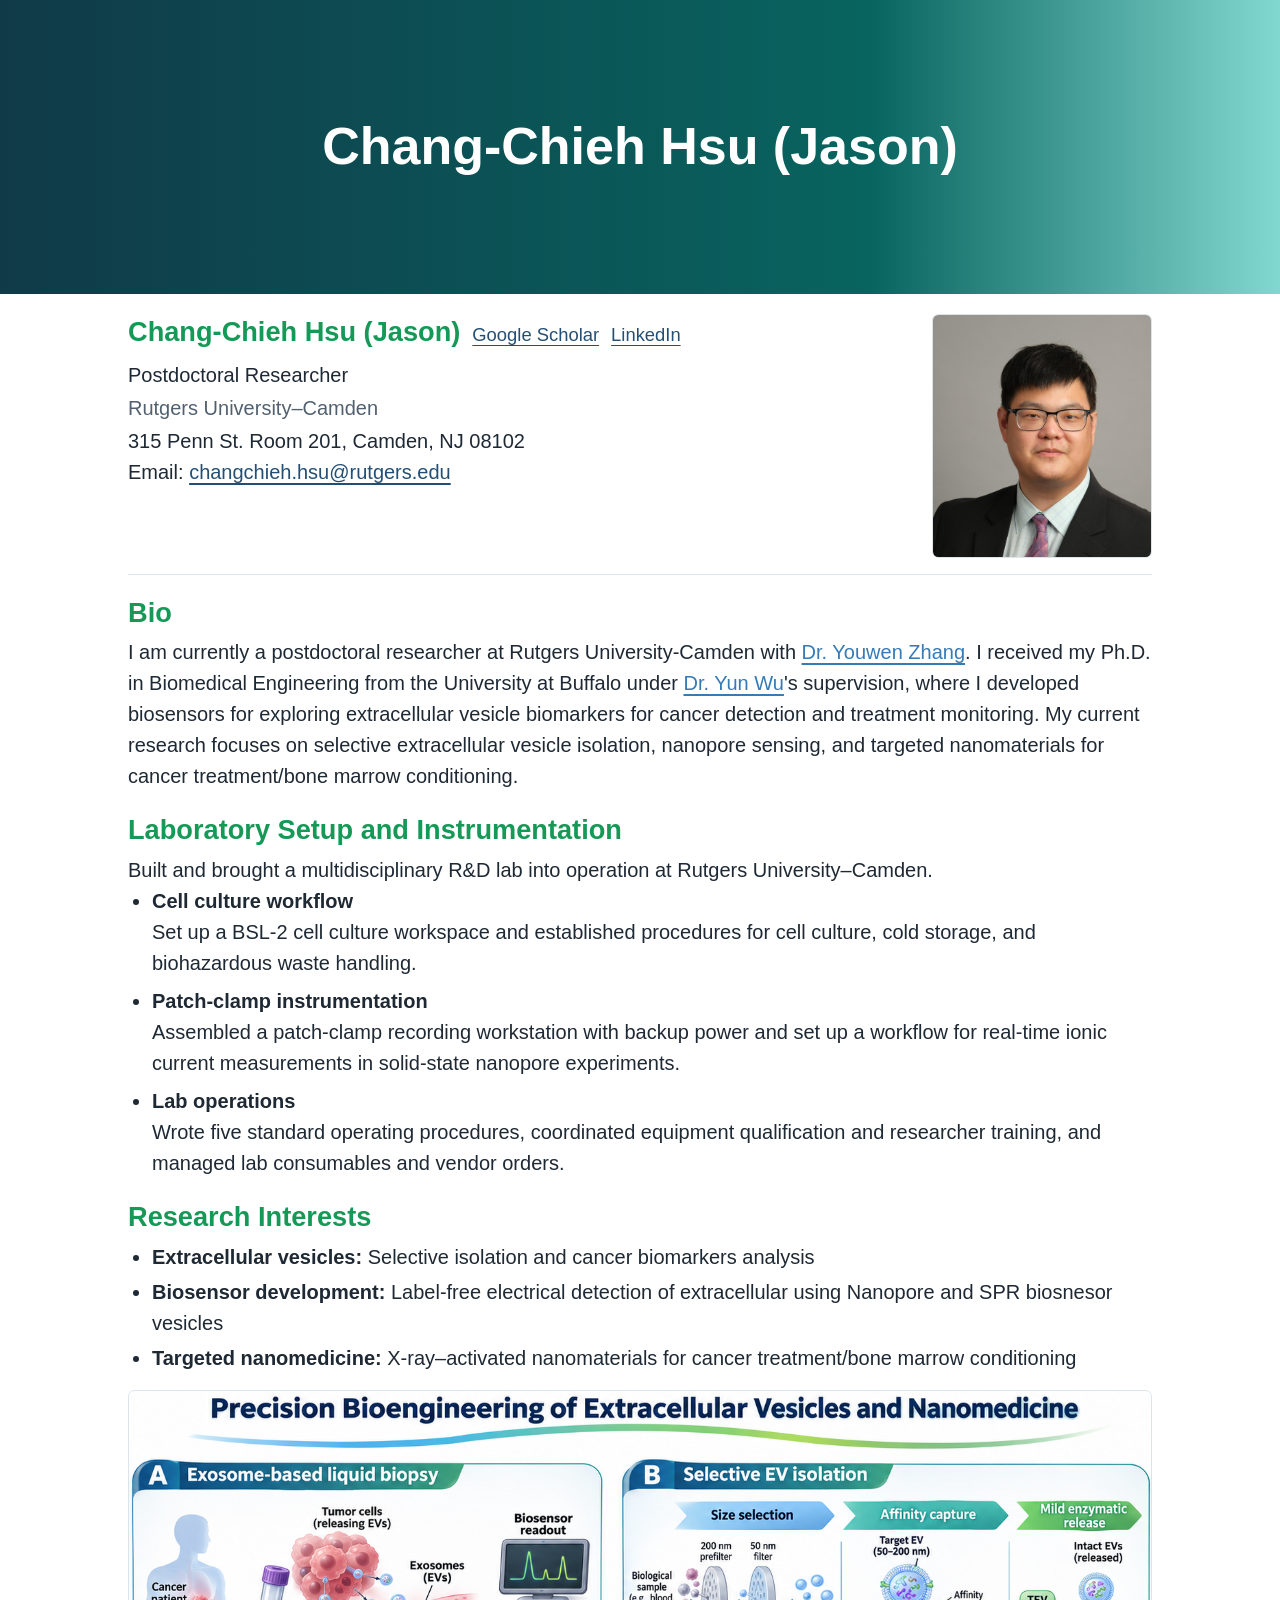
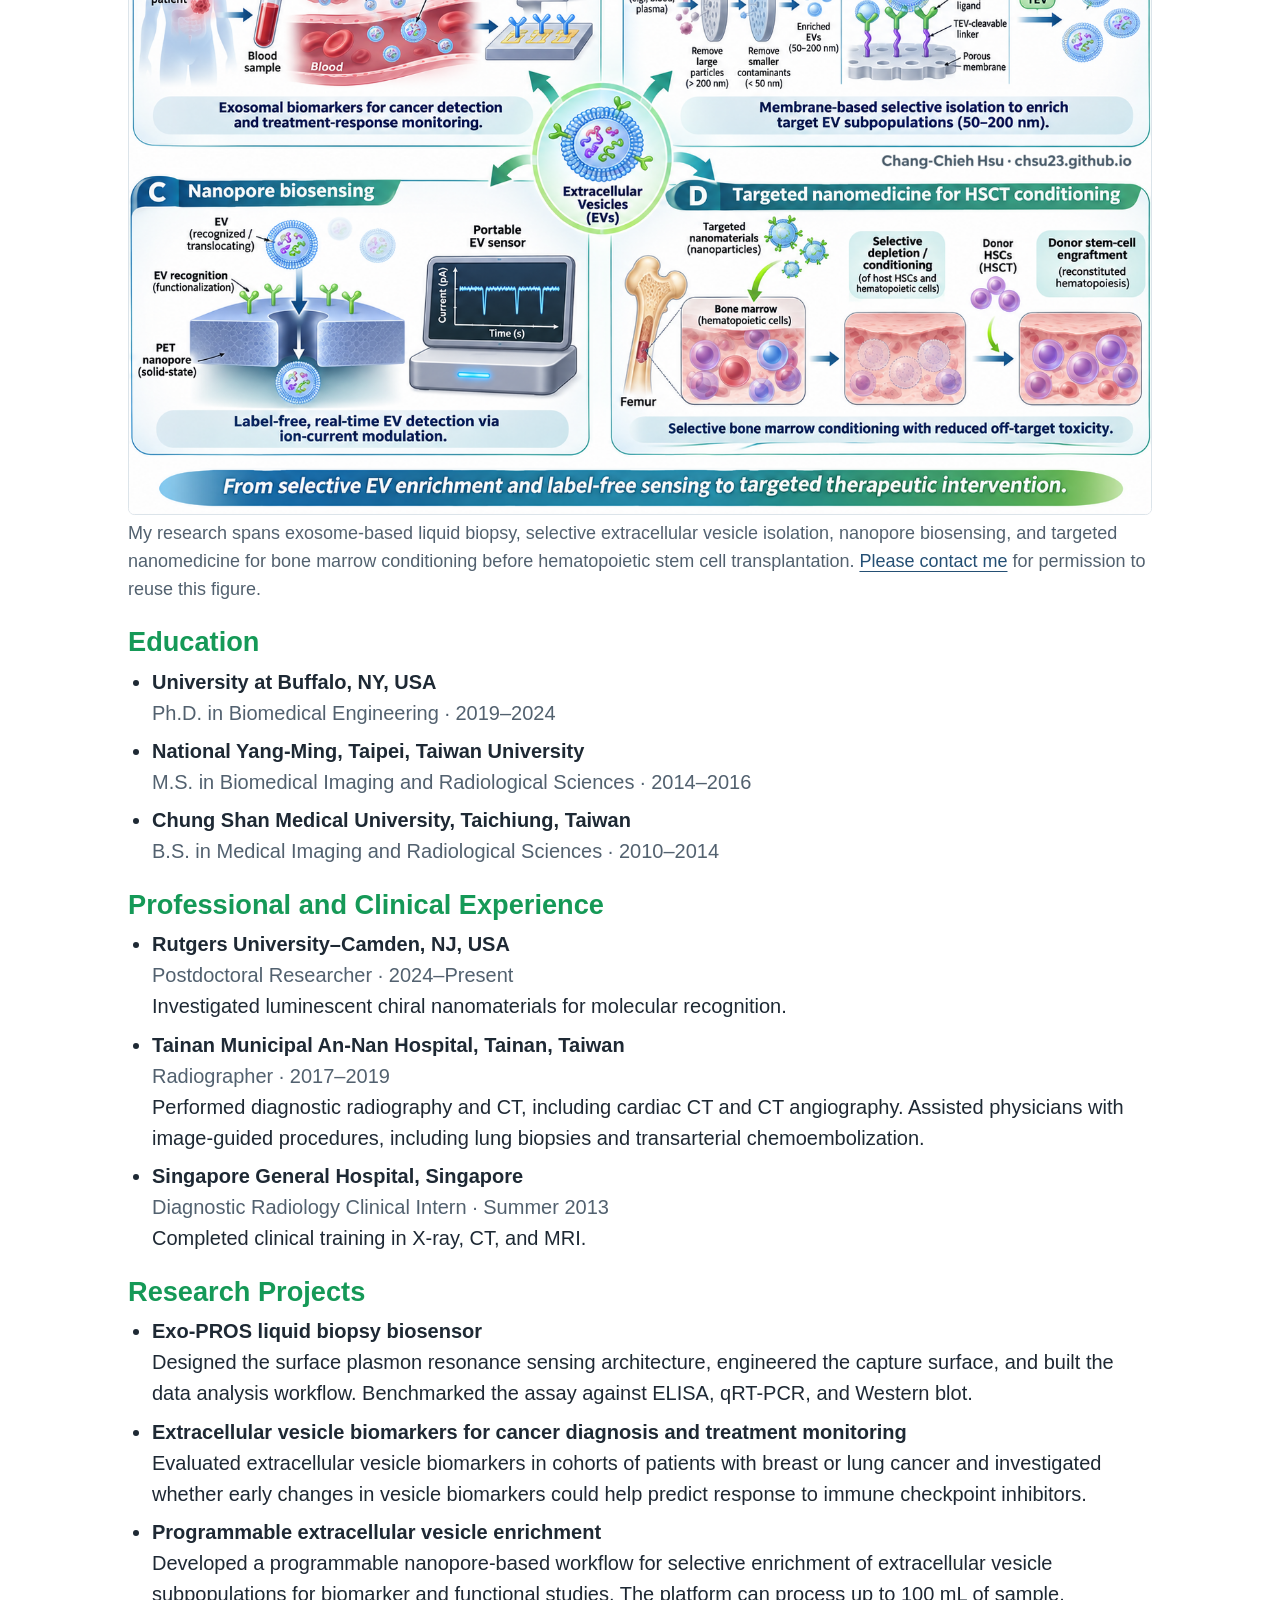
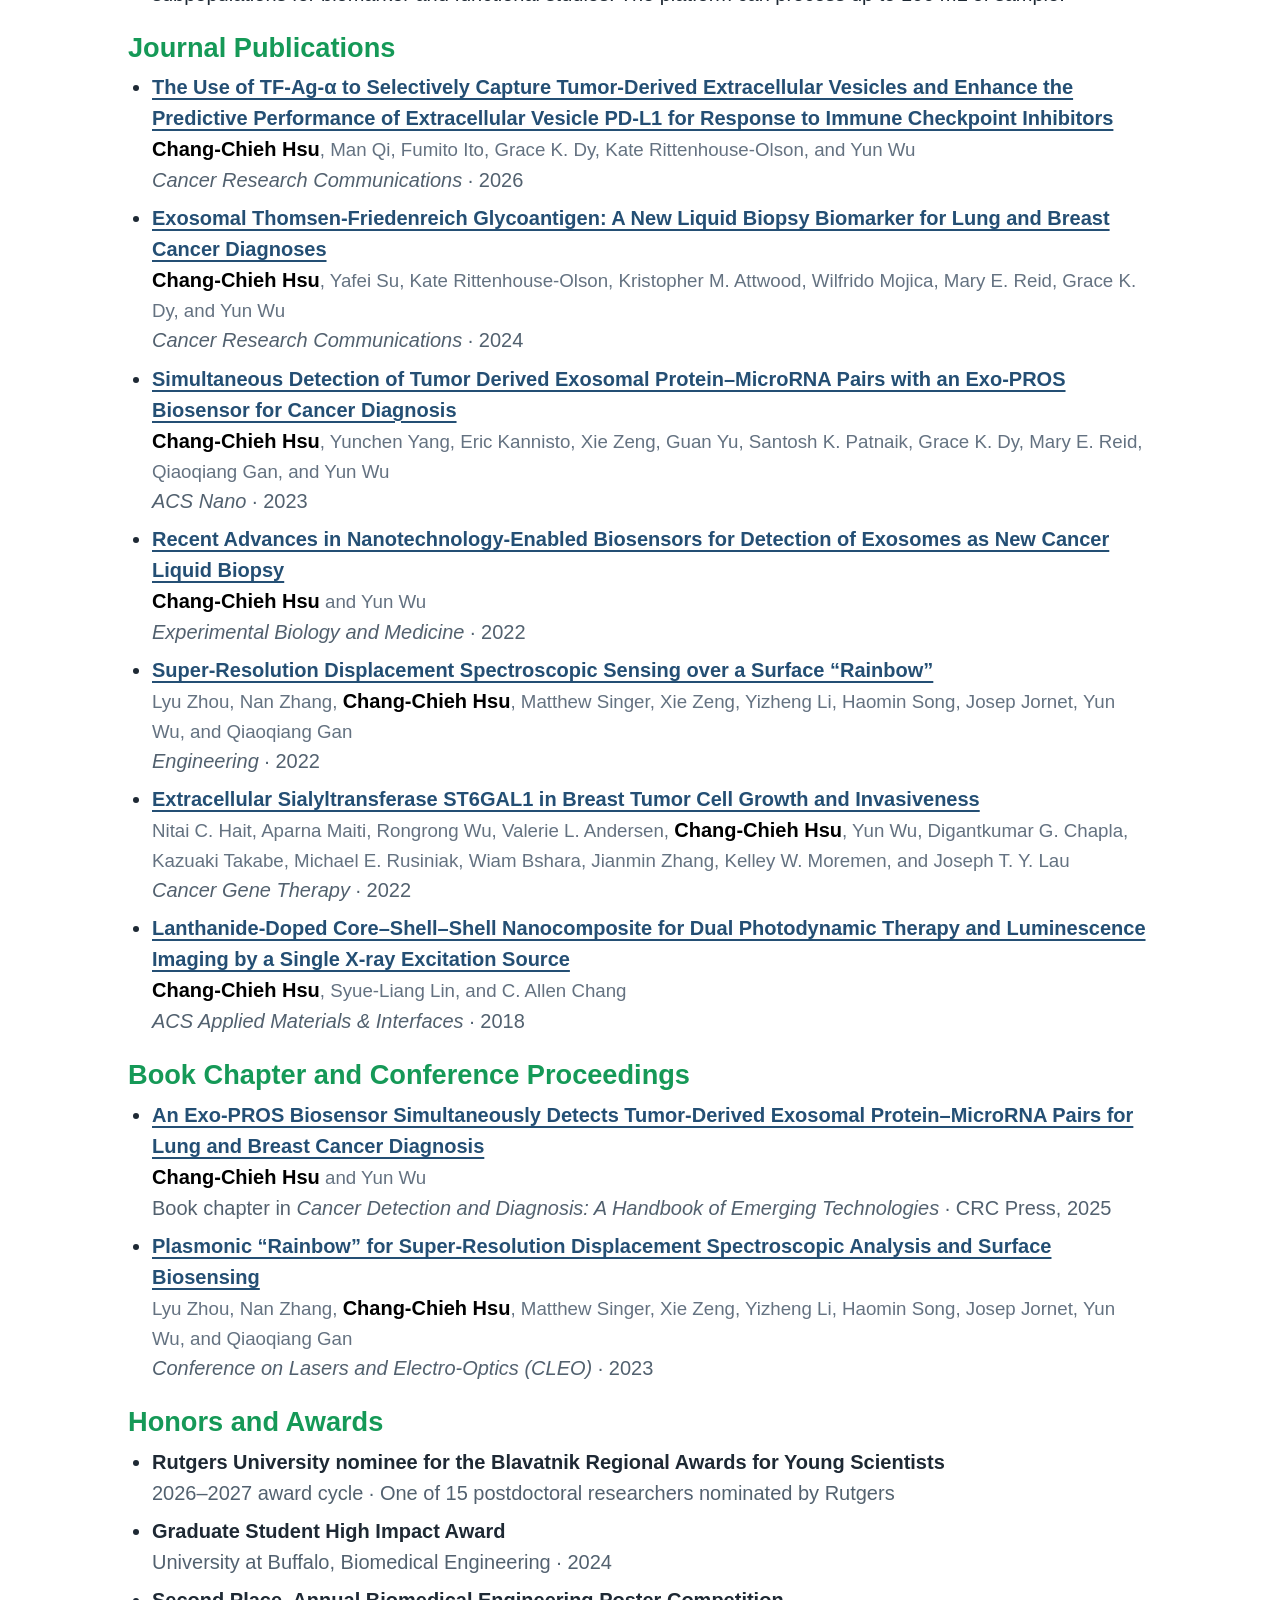
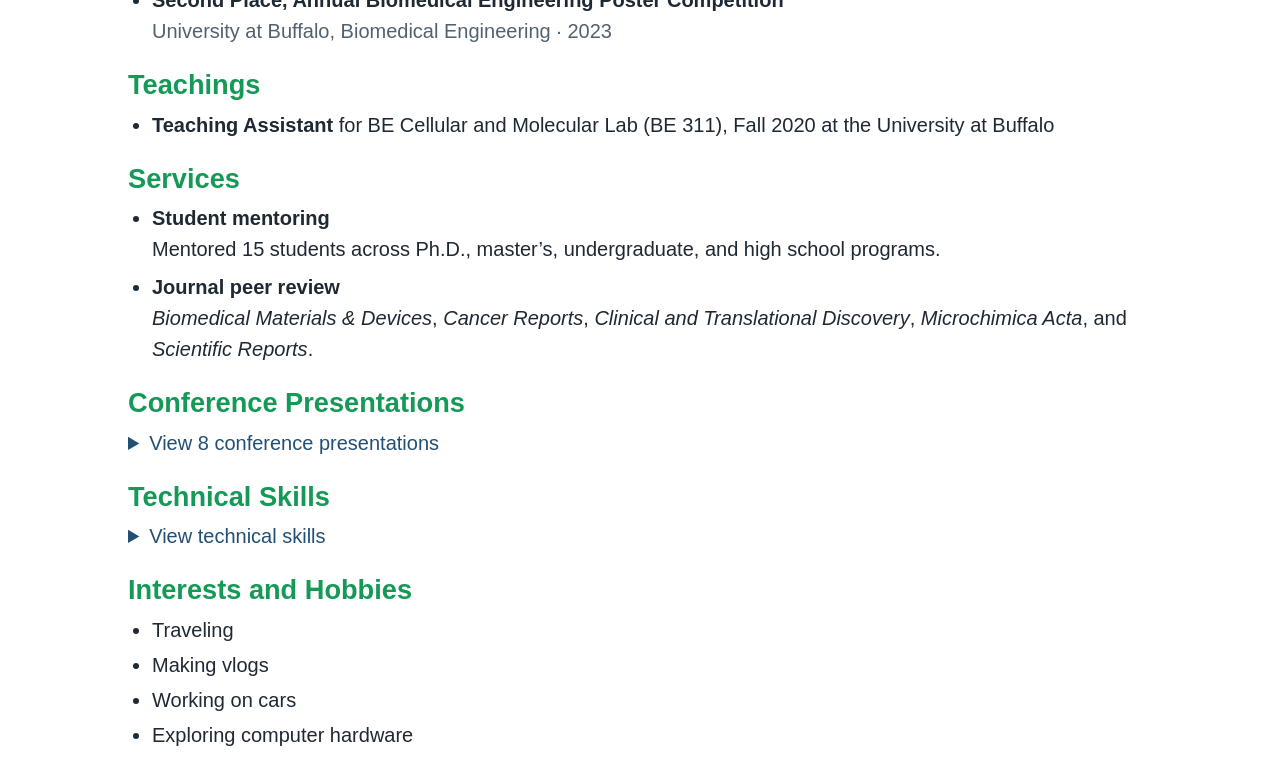
==== index.html @ 397c4681 "Update index.html" ====
<!doctype html>
<html lang="en">
<head>
  <meta charset="utf-8">
  <meta name="viewport" content="width=device-width, initial-scale=1">

  <!-- 可修改｜瀏覽器分頁標題與搜尋結果摘要 -->
  <title>Chang-Chieh Hsu (Jason)</title>
  <meta name="description" content="Chang-Chieh Hsu, postdoctoral researcher at Rutgers University–Camden. Research in extracellular vesicles, nanopore sensing, and targeted nanomedicine.">

  <style>
    :root {
      /* 可修改｜網站字體與配色。 */
      --site-font: Calibri, Carlito, "Segoe UI", Arial, sans-serif;
      --background: #ffffff;
      --text: #1e2934;
      --muted: #52616f;
      --accent: #244f74;
      --heading-green: #159957;
      --bio-link: #367AB6;
      --line: #dce4ea;
      --portrait-background: #eff4f8;

      /* 可修改｜頁首漸層兩端的色碼。最後一個高度是桌面版的上限。 */
      --banner-start: #103A48;
      --banner-mid: #08645F;
      --banner-end: #81D8D0;
      --banner-height: clamp(13.5rem, 23vw, 19rem);
    }

    * { box-sizing: border-box; }

    body {
      margin: 0;
      background: var(--background);
      color: var(--text);
      font: 1.25rem/1.55 var(--site-font);
    }

    main {
      /* 可修改｜桌面版正文的最大寬度。 */
      width: min(100% - 3rem, 64rem);
      margin: 0 auto;
      padding: 1.25rem 0 2rem;
    }

    h1, h2, p { margin: 0; }

    .site-banner {
      display: grid;
      place-items: center;
      min-height: var(--banner-height);
      padding: 1rem;
      background: linear-gradient(90deg, var(--banner-start), var(--banner-mid) 68%, var(--banner-end));
      text-align: center;
    }

    .site-banner h1 {
      font-size: clamp(2rem, 5vw, 3.25rem);
      font-weight: 700;
      line-height: 1.15;
      color: #fff;
    }

    h1, h2, h3, h4, h5, h6 { color: var(--heading-green); }

    h2 {
      margin-bottom: 0.45rem;
      font-size: 1.7rem;
      font-weight: 700;
      line-height: 1.3;
    }

    .bio-advisor { color: var(--bio-link); }

    a {
      color: var(--accent);
      text-underline-offset: 0.2em;
    }

    a:hover { text-decoration-thickness: 2px; }

    a:focus-visible {
      outline: 2px solid var(--accent);
      outline-offset: 4px;
      border-radius: 2px;
    }

    .profile {
      display: flex;
      align-items: flex-start;
      justify-content: space-between;
      gap: 1.5rem;
      padding-bottom: 1rem;
      border-bottom: 1px solid var(--line);
    }

    .position { margin-top: 0.6rem; }

    .affiliation {
      margin-top: 0.15rem;
      color: var(--muted);
    }

    .profile-contact {
      margin-top: 0.15rem;
      font-style: normal;
      overflow-wrap: anywhere;
    }

    .profile-heading {
      display: flex;
      flex-wrap: wrap;
      align-items: baseline;
      gap: 0.25rem 0.75rem;
    }

    .profile-heading h2 { margin-bottom: 0; }

    .profile-links {
      display: flex;
      flex-wrap: wrap;
      gap: 0.25rem 0.75rem;
      font-size: 1.15rem;
    }

    .portrait {
      display: grid;
      flex: 0 0 auto;
      place-items: center;
      /* 可修改｜桌面版照片寬度與長寬比。 */
      width: 220px;
      height: auto;
      aspect-ratio: 19 / 21;
      border: 1px solid var(--line);
      border-radius: 0.4rem;
      background: var(--portrait-background);
      color: var(--accent);
      object-fit: cover;
      object-position: center top;
      font: 700 2.05rem/1 var(--site-font);
    }

    section { margin-top: 1.25rem; }

    /* 可修改｜各區標題靠左排列，項目清單縮排並加圓點。 */
    .research-list,
    .cv-entries,
    .publications {
      margin: 0;
      padding-inline-start: 1.5rem;
      list-style: disc outside;
    }

    .research-list li + li { margin-top: 0.25rem; }
    .cv-entries li + li,
    .publications li + li { margin-top: 0.45rem; }

    .cv-entries li > span {
      display: block;
      color: var(--muted);
    }

    details > summary {
      color: var(--accent);
      cursor: pointer;
    }

    details[open] > summary { margin-bottom: 0.7rem; }

    .paper-title { font-weight: 650; }
    .paper-details { color: var(--muted); }
    .paper-authors {
      color: #647281;
      font-weight: 400;
      font-size: 1.17rem;
    }

    /* 可修改｜作者列中自己的名字。 */
    .paper-authors .author-self {
      color: #000;
      font-size: 1.25rem;
      font-weight: 800;
    }

    .research-overview { margin: 1rem 0 0; }

    .research-overview img {
      display: block;
      width: 100%;
      height: auto;
      border: 1px solid var(--line);
      border-radius: 0.4rem;
    }

    .research-overview figcaption {
      margin-top: 0.35rem;
      color: var(--muted);
      font-size: 1.125rem;
    }

    @media (max-width: 32rem) {
      main {
        width: calc(100% - 2rem);
        padding-top: 1rem;
      }

      .profile {
        gap: 0.75rem;
      }

      .portrait {
        width: clamp(6.5rem, 29vw, 8.5rem);
        font-size: 1.5rem;
      }
    }
  </style>
</head>

<body>
  <header class="site-banner">
    <!-- 可修改｜頁首橫幅中央顯示的姓名 -->
    <h1>Chang-Chieh Hsu (Jason)</h1>
  </header>

  <main>
    <header class="profile">
      <div>
        <!-- 可修改｜橫幅下方顯示的姓名、職稱、學校、地址和 Email -->
        <div class="profile-heading">
          <h2>Chang-Chieh Hsu (Jason)</h2>
          <!-- 可修改｜姓名後方的 Google Scholar 和 LinkedIn 連結 -->
          <p class="profile-links">
            <a href="https://scholar.google.com.tw/citations?user=eOPQp7AAAAAJ&amp;hl=zh-TW">Google Scholar</a>
            <a href="https://www.linkedin.com/in/jason-hsu-55351a210/">LinkedIn</a>
          </p>
        </div>
        <p class="position">Postdoctoral Researcher</p>
        <p class="affiliation">Rutgers University–Camden</p>
        <address class="profile-contact">
          315 Penn St. Room 201, Camden, NJ 08102<br>
          Email: <a href="mailto:changchieh.hsu@rutgers.edu">changchieh.hsu@rutgers.edu</a>
        </address>

      </div>
 
      <img class="portrait" src="./profile.jpg" alt="Portrait of Chang-Chieh Hsu" width="220" height="243">
    </header>

    <section aria-labelledby="bio">
      <h2 id="bio">Bio</h2>
      <!-- 可修改｜自我介紹。直接替換 p 標籤之間的文字。 -->
      <p>I am currently a postdoctoral researcher at Rutgers University-Camden with <a class="bio-advisor" href="https://sites.rutgers.edu/youwen-zhang/" target="_blank" rel="noopener">Dr. Youwen Zhang</a>. I received my Ph.D. in Biomedical Engineering from the University at Buffalo under <a class="bio-advisor" href="https://www.acsu.buffalo.edu/~ywu32/" target="_blank" rel="noopener">Dr. Yun Wu</a>'s supervision, where I developed biosensors for exploring extracellular vesicle biomarkers for cancer detection and treatment monitoring. My current research focuses on selective extracellular vesicle isolation, nanopore sensing, and targeted nanomaterials for cancer treatment/bone marrow conditioning.</p>
    </section>

    <!-- 可修改｜博士後期間的實驗室建置與儀器架設。 -->
    <section aria-labelledby="lab-development">
      <h2 id="lab-development">Laboratory Setup and Instrumentation</h2>
      <p>Built and brought a multidisciplinary R&amp;D lab into operation at Rutgers University–Camden.
      <ul class="cv-entries">
        <li><strong>Cell culture workflow</strong><p>Set up a BSL-2 cell culture workspace and established procedures for cell culture, cold storage, and biohazardous waste handling.</p></li>
        <li><strong>Patch-clamp instrumentation</strong><p>Assembled a patch-clamp recording workstation with backup power and set up a workflow for real-time ionic current measurements in solid-state nanopore experiments.</p></li>
        <li><strong>Lab operations</strong><p>Wrote five standard operating procedures, coordinated equipment qualification and researcher training, and managed lab consumables and vendor orders.</p></li>
      </ul>
    </section>

    <section aria-labelledby="research">
      <h2 id="research">Research Interests</h2>
      <!-- 可修改｜研究方向。每個 li 是一個項目，可複製或刪除整行。 -->
      <ul class="research-list">
        <li><strong>Extracellular vesicles:</strong> Selective isolation and cancer biomarkers analysis</li>
        <li><strong>Biosensor development:</strong> Label-free electrical detection of extracellular using Nanopore and SPR biosnesor vesicles</li>
        <li><strong>Targeted nanomedicine:</strong> X-ray–activated nanomaterials for cancer treatment/bone marrow conditioning</li>
      </ul>

      <!-- 可修改｜用同名的 research-overview.png 覆蓋舊圖即可。圖說可在 figcaption 裡修改。 -->
      <figure class="research-overview">
        <img alt="Four research areas: exosome-based liquid biopsy, selective extracellular vesicle isolation, nanopore biosensing, and targeted nanomedicine for stem cell transplant conditioning." width="1491" height="1055" loading="lazy" decoding="async"
          src="./research-overview.png">
        <figcaption>My research spans exosome-based liquid biopsy, selective extracellular vesicle isolation, nanopore biosensing, and targeted nanomedicine for bone marrow conditioning before hematopoietic stem cell transplantation. <a href="mailto:changchieh.hsu@rutgers.edu">Please contact me</a> for permission to reuse this figure.</figcaption>
      </figure>
    </section>

    <!-- 可修改｜學歷。每個 li 是一筆學位資料。 -->
    <section aria-labelledby="education">
      <h2 id="education">Education</h2>
      <ul class="cv-entries">
        <li><strong>University at Buffalo, NY, USA</strong><span>Ph.D. in Biomedical Engineering · 2019–2024</span></li>
        <li><strong>National Yang-Ming, Taipei, Taiwan University</strong><span>M.S. in Biomedical Imaging and Radiological Sciences · 2014–2016</span></li>
        <li><strong>Chung Shan Medical University, Taichiung, Taiwan</strong><span>B.S. in Medical Imaging and Radiological Sciences · 2010–2014</span></li>
      </ul>
    </section>

    <!-- 可修改｜工作和研究經歷。 -->
    <section aria-labelledby="experience">
      <h2 id="experience">Professional and Clinical Experience</h2>
      <ul class="cv-entries">
        <li>
          <strong>Rutgers University–Camden, NJ, USA</strong><span>Postdoctoral Researcher · 2024–Present</span>
          <p>Investigated luminescent chiral nanomaterials for molecular recognition.</p>
        </li>
        <li>
          <strong>Tainan Municipal An-Nan Hospital, Tainan, Taiwan</strong><span>Radiographer · 2017–2019</span>
          <p>Performed diagnostic radiography and CT, including cardiac CT and CT angiography. Assisted physicians with image-guided procedures, including lung biopsies and transarterial chemoembolization.</p>
        </li>
        <li>
          <strong>Singapore General Hospital, Singapore</strong><span>Diagnostic Radiology Clinical Intern · Summer 2013</span>
          <p>Completed clinical training in X-ray, CT, and MRI.</p>
        </li>
      </ul>
    </section>

    <!-- 可修改｜研究專案。 -->
    <section aria-labelledby="projects">
      <h2 id="projects">Research Projects</h2>
      <ul class="cv-entries">
        <li><strong>Exo-PROS liquid biopsy biosensor</strong><p>Designed the surface plasmon resonance sensing architecture, engineered the capture surface, and built the data analysis workflow. Benchmarked the assay against ELISA, qRT-PCR, and Western blot.</p></li>
        <li><strong>Extracellular vesicle biomarkers for cancer diagnosis and treatment monitoring</strong><p>Evaluated extracellular vesicle biomarkers in cohorts of patients with breast or lung cancer and investigated whether early changes in vesicle biomarkers could help predict response to immune checkpoint inhibitors.</p></li>
        <li><strong>Programmable extracellular vesicle enrichment</strong><p>Developed a programmable nanopore-based workflow for selective enrichment of extracellular vesicle subpopulations for biomarker and functional studies. The platform can process up to 100 mL of sample.</p></li>
      </ul>
    </section>

    <section aria-labelledby="publications">
      <h2 id="publications">Journal Publications</h2>
      <!-- 可修改｜期刊論文。新增時複製一組 li，替換 DOI 網址、標題、作者、期刊與年份。
           新發表的論文可放在清單最上面。 -->
      <ul class="publications">
        <li>
          <a class="paper-title" href="https://doi.org/10.1158/2767-9764.CRC-26-0214">The Use of TF-Ag-α to Selectively Capture Tumor-Derived Extracellular Vesicles and Enhance the Predictive Performance of Extracellular Vesicle PD-L1 for Response to Immune Checkpoint Inhibitors</a>
          <p class="paper-details paper-authors"><strong class="author-self">Chang-Chieh Hsu</strong>, Man Qi, Fumito Ito, Grace K. Dy, Kate Rittenhouse-Olson, and Yun Wu</p>
          <p class="paper-details"><cite>Cancer Research Communications</cite> · 2026</p>
        </li>
        <li>
          <a class="paper-title" href="https://doi.org/10.1158/2767-9764.CRC-23-0505">Exosomal Thomsen-Friedenreich Glycoantigen: A New Liquid Biopsy Biomarker for Lung and Breast Cancer Diagnoses</a>
          <p class="paper-details paper-authors"><strong class="author-self">Chang-Chieh Hsu</strong>, Yafei Su, Kate Rittenhouse-Olson, Kristopher M. Attwood, Wilfrido Mojica, Mary E. Reid, Grace K. Dy, and Yun Wu</p>
          <p class="paper-details"><cite>Cancer Research Communications</cite> · 2024</p>
        </li>
        <li>
          <a class="paper-title" href="https://doi.org/10.1021/acsnano.2c10970">Simultaneous Detection of Tumor Derived Exosomal Protein–MicroRNA Pairs with an Exo-PROS Biosensor for Cancer Diagnosis</a>
          <p class="paper-details paper-authors"><strong class="author-self">Chang-Chieh Hsu</strong>, Yunchen Yang, Eric Kannisto, Xie Zeng, Guan Yu, Santosh K. Patnaik, Grace K. Dy, Mary E. Reid, Qiaoqiang Gan, and Yun Wu</p>
          <p class="paper-details"><cite>ACS Nano</cite> · 2023</p>
        </li>
        <li>
          <a class="paper-title" href="https://doi.org/10.1177/15353702221110813">Recent Advances in Nanotechnology-Enabled Biosensors for Detection of Exosomes as New Cancer Liquid Biopsy</a>
          <p class="paper-details paper-authors"><strong class="author-self">Chang-Chieh Hsu</strong> and Yun Wu</p>
          <p class="paper-details"><cite>Experimental Biology and Medicine</cite> · 2022</p>
        </li>
        <li>
          <a class="paper-title" href="https://doi.org/10.1016/j.eng.2022.03.018">Super-Resolution Displacement Spectroscopic Sensing over a Surface “Rainbow”</a>
          <p class="paper-details paper-authors">Lyu Zhou, Nan Zhang, <strong class="author-self">Chang-Chieh Hsu</strong>, Matthew Singer, Xie Zeng, Yizheng Li, Haomin Song, Josep Jornet, Yun Wu, and Qiaoqiang Gan</p>
          <p class="paper-details"><cite>Engineering</cite> · 2022</p>
        </li>
        <li>
          <a class="paper-title" href="https://doi.org/10.1038/s41417-022-00485-y">Extracellular Sialyltransferase ST6GAL1 in Breast Tumor Cell Growth and Invasiveness</a>
          <p class="paper-details paper-authors">Nitai C. Hait, Aparna Maiti, Rongrong Wu, Valerie L. Andersen, <strong class="author-self">Chang-Chieh Hsu</strong>, Yun Wu, Digantkumar G. Chapla, Kazuaki Takabe, Michael E. Rusiniak, Wiam Bshara, Jianmin Zhang, Kelley W. Moremen, and Joseph T. Y. Lau</p>
          <p class="paper-details"><cite>Cancer Gene Therapy</cite> · 2022</p>
        </li>
        <li>
          <a class="paper-title" href="https://doi.org/10.1021/acsami.8b00015">Lanthanide-Doped Core–Shell–Shell Nanocomposite for Dual Photodynamic Therapy and Luminescence Imaging by a Single X-ray Excitation Source</a>
          <p class="paper-details paper-authors"><strong class="author-self">Chang-Chieh Hsu</strong>, Syue-Liang Lin, and C. Allen Chang</p>
          <p class="paper-details"><cite>ACS Applied Materials &amp; Interfaces</cite> · 2018</p>
        </li>
      </ul>
    </section>

    <!-- 可修改｜書籍章節和會議論文。 -->
    <section aria-labelledby="other-publications">
      <h2 id="other-publications">Book Chapter and Conference Proceedings</h2>
      <ul class="publications">
        <li>
          <a class="paper-title" href="https://doi.org/10.1201/9781003449942-16">An Exo-PROS Biosensor Simultaneously Detects Tumor-Derived Exosomal Protein–MicroRNA Pairs for Lung and Breast Cancer Diagnosis</a>
          <p class="paper-details paper-authors"><strong class="author-self">Chang-Chieh Hsu</strong> and Yun Wu</p>
          <p class="paper-details">Book chapter in <cite>Cancer Detection and Diagnosis: A Handbook of Emerging Technologies</cite> · CRC Press, 2025</p>
        </li>
        <li>
          <a class="paper-title" href="https://doi.org/10.1364/CLEO_FS.2023.FF1C.3">Plasmonic “Rainbow” for Super-Resolution Displacement Spectroscopic Analysis and Surface Biosensing</a>
          <p class="paper-details paper-authors">Lyu Zhou, Nan Zhang, <strong class="author-self">Chang-Chieh Hsu</strong>, Matthew Singer, Xie Zeng, Yizheng Li, Haomin Song, Josep Jornet, Yun Wu, and Qiaoqiang Gan</p>
          <p class="paper-details"><cite>Conference on Lasers and Electro-Optics (CLEO)</cite> · 2023</p>
        </li>
      </ul>
    </section>

    <!-- 可修改｜獎項及提名。 -->
    <section aria-labelledby="awards">
      <h2 id="awards">Honors and Awards</h2>
      <ul class="cv-entries">
        <li><strong>Rutgers University nominee for the Blavatnik Regional Awards for Young Scientists</strong><span>2026–2027 award cycle · One of 15 postdoctoral researchers nominated by Rutgers</span></li>
        <li><strong>Graduate Student High Impact Award</strong><span>University at Buffalo, Biomedical Engineering · 2024</span></li>
        <li><strong>Second Place, Annual Biomedical Engineering Poster Competition</strong><span>University at Buffalo, Biomedical Engineering · 2023</span></li>
      </ul>
    </section>

    <!-- 可修改｜教學經歷。 -->
    <section aria-labelledby="teachings">
      <h2 id="teachings">Teachings</h2>
      <ul class="research-list">
        <li><strong>Teaching Assistant</strong> for BE Cellular and Molecular Lab (BE 311), Fall 2020 at the University at Buffalo</li>
      </ul>
    </section>

    <!-- 可修改｜學生指導與期刊審稿。 -->
    <section aria-labelledby="service">
      <h2 id="service">Services</h2>
      <ul class="cv-entries">
        <li><strong>Student mentoring</strong><p>Mentored 15 students across Ph.D., master’s, undergraduate, and high school programs.</p></li>
        <li><strong>Journal peer review</strong><p><cite>Biomedical Materials &amp; Devices</cite>, <cite>Cancer Reports</cite>, <cite>Clinical and Translational Discovery</cite>, <cite>Microchimica Acta</cite>, and <cite>Scientific Reports</cite>.</p></li>
      </ul>
    </section>

    <!-- 可修改｜會議發表，包含共同作者的報告。 -->
    <section aria-labelledby="conference">
      <h2 id="conference">Conference Presentations</h2>
      <details>
        <summary>View 8 conference presentations</summary>
        <ul class="cv-entries">
          <li><strong>Prediction and Monitoring of Response to Immune Checkpoint Inhibitor in Lung Cancer Using Exosomal PD-L1–microRNA Pairs Detected by an Exo-PROS Liquid Biopsy Assay</strong><span>BMES Annual Meeting · Oral presentation · Baltimore, 2024</span></li>
          <li><strong>Exosomal Thomsen–Friedenreich Glycoantigen as a Liquid Biopsy Biomarker for Lung and Breast Cancer</strong><span>BMES Annual Meeting · Oral presentation · Baltimore, 2024</span></li>
          <li><strong>Selective Capture of Tumor-Derived Exosomes Using TF-Ag-α to Improve Prediction of Response to Immune Checkpoint Inhibitors</strong><span>BMES Annual Meeting · Poster · Baltimore, 2024</span></li>
          <li><strong>Exosomal Thomsen–Friedenreich Glycoantigen as a New Biomarker for Cancer Liquid Biopsy</strong><span>BMES Annual Meeting · Poster · Seattle, 2023</span></li>
          <li><strong>Exosomal PD-L1–microRNA Pairs Detected by Exo-PROS for Prediction of Immune Checkpoint Inhibitor Response</strong><span>BMES Annual Meeting · Poster · Seattle, 2023</span></li>
          <li><strong>Super-Resolution Displacement Spectroscopic Sensing over a Surface “Rainbow”</strong><span>Frontiers in Optics + Laser Science · Oral presentation · Rochester, 2022</span></li>
          <li><strong>Exosomal Thomsen–Friedenreich Glycoantigen as a New Biomarker for Cancer Early Detection</strong><span>BMES Annual Meeting · Poster · Orlando, 2021</span></li>
          <li><strong>Detection of Exosomal Annexin-A8 and miR-342 for Breast Cancer Diagnosis with an Exo-PROS Assay</strong><span>BMES Annual Meeting · Poster · Orlando, 2021</span></li>
        </ul>
      </details>
    </section>

    <!-- 可修改｜技術技能。 -->
    <section aria-labelledby="skills">
      <h2 id="skills">Technical Skills</h2>
      <details>
        <summary>View technical skills</summary>
        <ul class="cv-entries">
          <li><strong>Cell and molecular assays</strong><p>2D and 3D cell culture, MTT, CCK-8, Western blot, ELISA, qRT-PCR, immunohistochemistry, and miRNA and DNA isolation.</p></li>
          <li><strong>Extracellular vesicle analysis and biosensing</strong><p>Size-exclusion chromatography, immunomagnetic separation, nanoparticle tracking analysis (NTA), surface plasmon resonance (SPR), solid-state nanopores, and patch-clamp electrochemistry.</p></li>
          <li><strong>Nanomaterials synthesis and characterization</strong><p>Hydrothermal synthesis, core–shell and mesoporous silica synthesis, bioconjugation, X-ray diffraction, dynamic light scattering, TEM, photoluminescence and UV–vis spectroscopy, confocal and TIRF microscopy, and electron-beam gold deposition.</p></li>
          <li><strong>Data analysis and design</strong><p>SPSS, GraphPad Prism, Excel, and Autodesk Fusion 360 for 3D CAD.</p></li>
          <li><strong>Medical imaging</strong><p>Diagnostic radiography, portable X-ray, CT, and PET/CT.</p></li>
        </ul>
      </details>
    </section>

    <!-- 可修改｜興趣與愛好。 -->
    <section aria-labelledby="hobbies">
      <h2 id="hobbies">Interests and Hobbies</h2>
      <ul class="research-list">
        <li>Traveling</li>
        <li>Making vlogs</li>
        <li>Working on cars</li>
        <li>Exploring computer hardware</li>
      </ul>
    </section>
  </main>
  <script>
    // 可修改｜停用全站右鍵選單。移除此段 script 可恢復預設功能。
    document.addEventListener('contextmenu', (event) => {
      event.preventDefault();
    });
  </script>
</body>
</html>
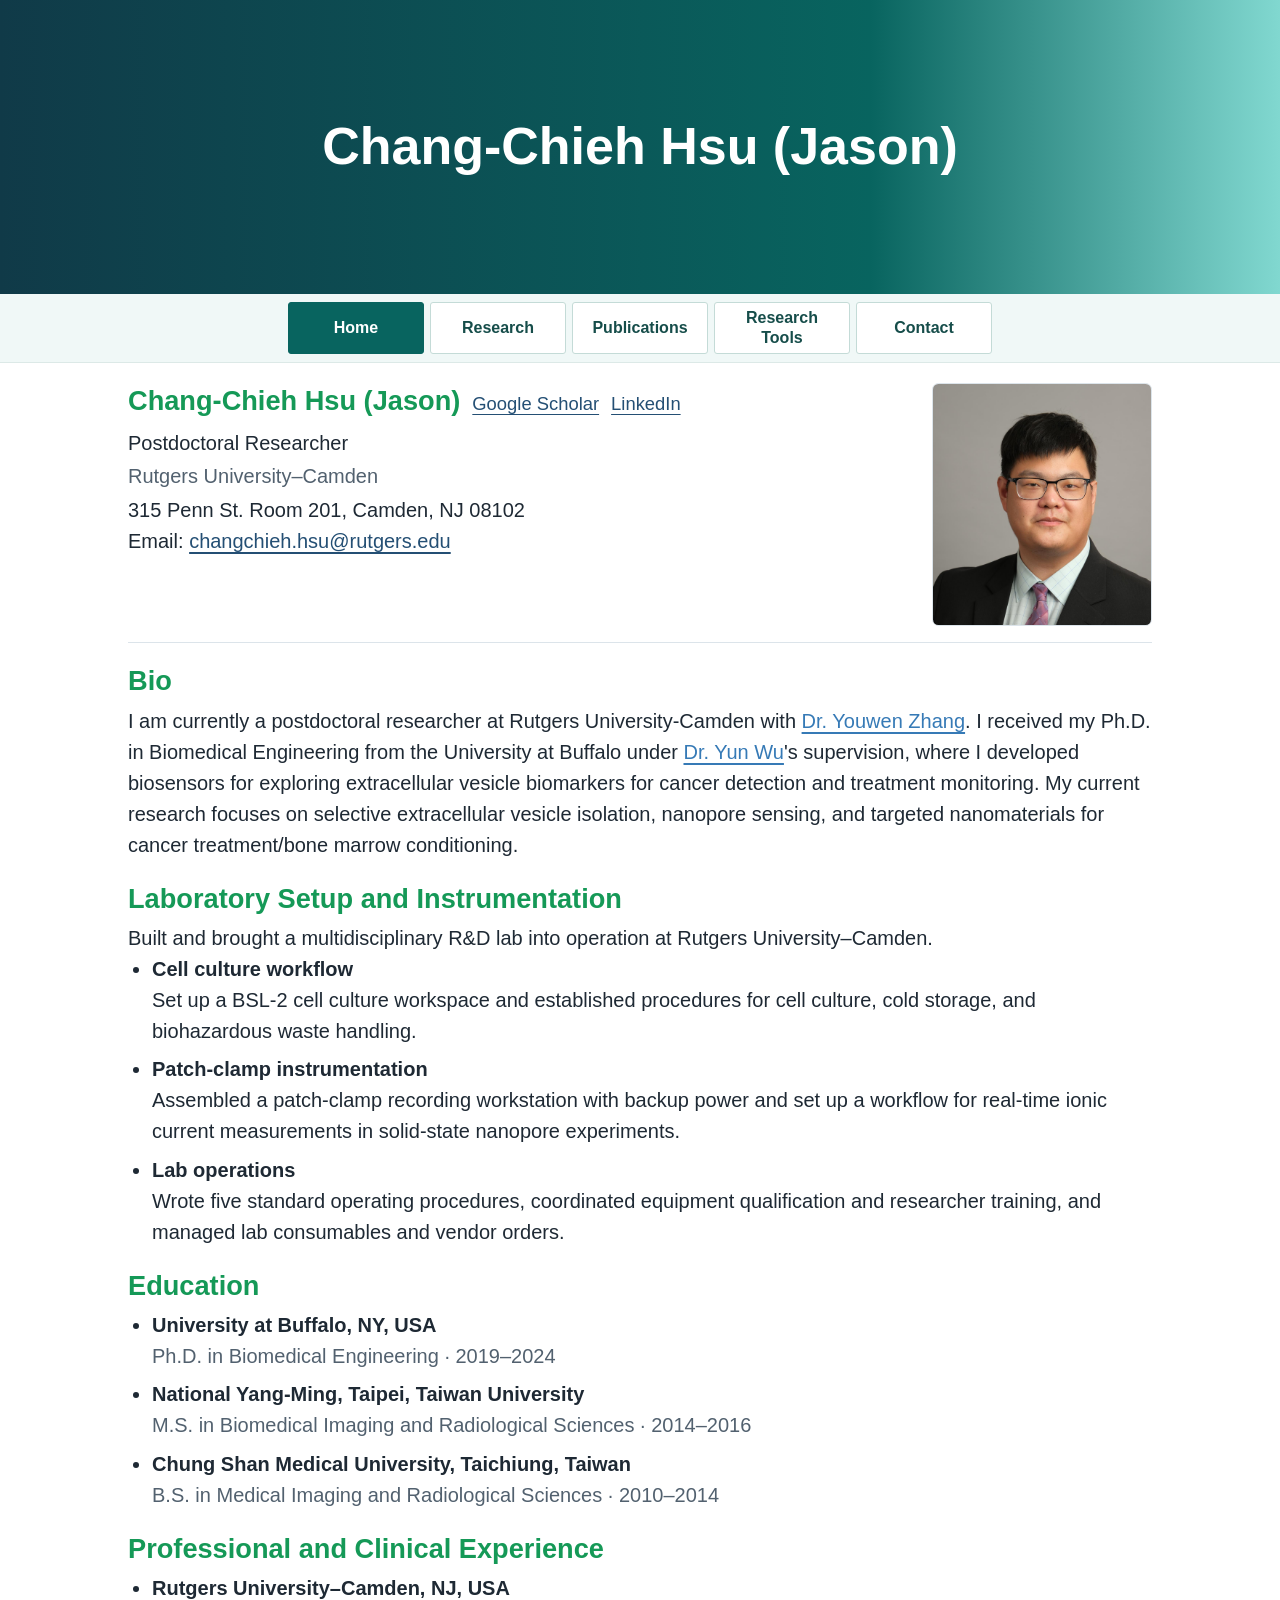
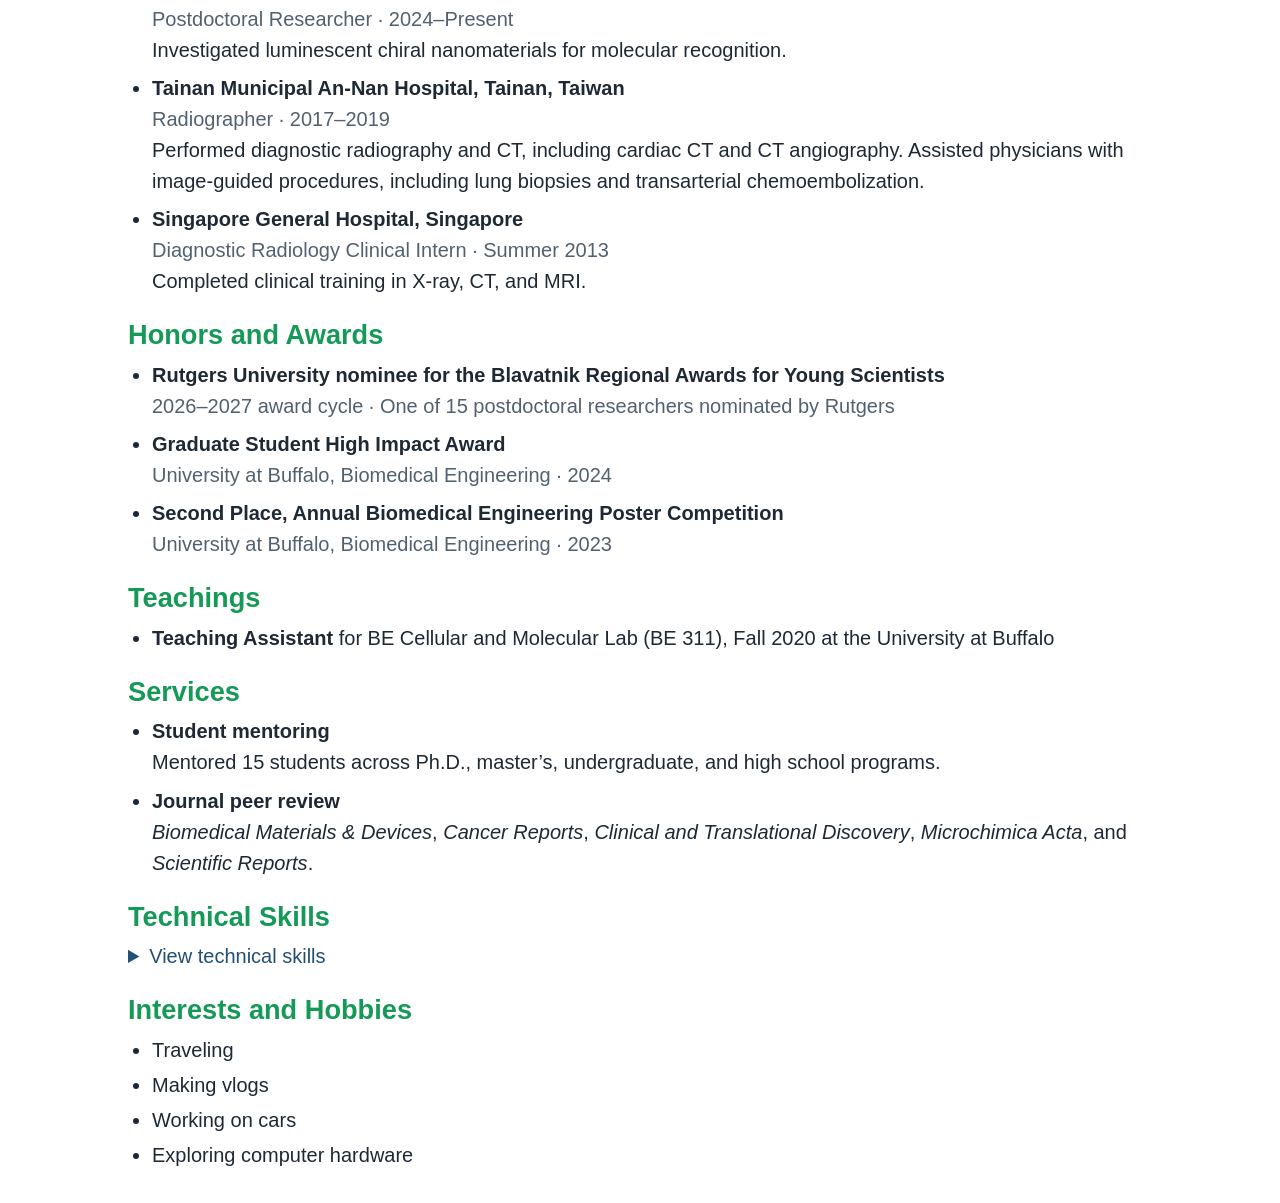
==== commit 88f35d6c: "Add files via upload" ====
--- a/index.html
+++ b/index.html
@@ -20,12 +20,6 @@
       --bio-link: #367AB6;
       --line: #dce4ea;
       --portrait-background: #eff4f8;
-
-      /* 可修改｜頁首漸層兩端的色碼。最後一個高度是桌面版的上限。 */
-      --banner-start: #103A48;
-      --banner-mid: #08645F;
-      --banner-end: #81D8D0;
-      --banner-height: clamp(13.5rem, 23vw, 19rem);
     }
 
     * { box-sizing: border-box; }
@@ -45,22 +39,6 @@
     }
 
     h1, h2, p { margin: 0; }
-
-    .site-banner {
-      display: grid;
-      place-items: center;
-      min-height: var(--banner-height);
-      padding: 1rem;
-      background: linear-gradient(90deg, var(--banner-start), var(--banner-mid) 68%, var(--banner-end));
-      text-align: center;
-    }
-
-    .site-banner h1 {
-      font-size: clamp(2rem, 5vw, 3.25rem);
-      font-weight: 700;
-      line-height: 1.15;
-      color: #fff;
-    }
 
     h1, h2, h3, h4, h5, h6 { color: var(--heading-green); }
 
@@ -145,16 +123,14 @@
 
     /* 可修改｜各區標題靠左排列，項目清單縮排並加圓點。 */
     .research-list,
-    .cv-entries,
-    .publications {
+    .cv-entries {
       margin: 0;
       padding-inline-start: 1.5rem;
       list-style: disc outside;
     }
 
     .research-list li + li { margin-top: 0.25rem; }
-    .cv-entries li + li,
-    .publications li + li { margin-top: 0.45rem; }
+    .cv-entries li + li { margin-top: 0.45rem; }
 
     .cv-entries li > span {
       display: block;
@@ -167,37 +143,6 @@
     }
 
     details[open] > summary { margin-bottom: 0.7rem; }
-
-    .paper-title { font-weight: 650; }
-    .paper-details { color: var(--muted); }
-    .paper-authors {
-      color: #647281;
-      font-weight: 400;
-      font-size: 1.17rem;
-    }
-
-    /* 可修改｜作者列中自己的名字。 */
-    .paper-authors .author-self {
-      color: #000;
-      font-size: 1.25rem;
-      font-weight: 800;
-    }
-
-    .research-overview { margin: 1rem 0 0; }
-
-    .research-overview img {
-      display: block;
-      width: 100%;
-      height: auto;
-      border: 1px solid var(--line);
-      border-radius: 0.4rem;
-    }
-
-    .research-overview figcaption {
-      margin-top: 0.35rem;
-      color: var(--muted);
-      font-size: 1.125rem;
-    }
 
     @media (max-width: 32rem) {
       main {
@@ -215,6 +160,7 @@
       }
     }
   </style>
+  <link rel="stylesheet" href="./site-header.css">
 </head>
 
 <body>
@@ -222,6 +168,13 @@
     <!-- 可修改｜頁首橫幅中央顯示的姓名 -->
     <h1>Chang-Chieh Hsu (Jason)</h1>
   </header>
+  <nav class="site-nav" aria-label="Main navigation">
+    <a href="./index.html" aria-current="page">Home</a>
+    <a href="./research-interests.html">Research</a>
+    <a href="./publications.html">Publications</a>
+    <a href="./research-tools.html">Research Tools</a>
+    <a href="./contact.html">Contact</a>
+  </nav>
 
   <main>
     <header class="profile">
@@ -264,23 +217,6 @@
       </ul>
     </section>
 
-    <section aria-labelledby="research">
-      <h2 id="research">Research Interests</h2>
-      <!-- 可修改｜研究方向。每個 li 是一個項目，可複製或刪除整行。 -->
-      <ul class="research-list">
-        <li><strong>Extracellular vesicles:</strong> Selective isolation and cancer biomarkers analysis</li>
-        <li><strong>Biosensor development:</strong> Label-free electrical detection of extracellular using Nanopore and SPR biosnesor vesicles</li>
-        <li><strong>Targeted nanomedicine:</strong> X-ray–activated nanomaterials for cancer treatment/bone marrow conditioning</li>
-      </ul>
-
-      <!-- 可修改｜用同名的 research-overview.png 覆蓋舊圖即可。圖說可在 figcaption 裡修改。 -->
-      <figure class="research-overview">
-        <img alt="Four research areas: exosome-based liquid biopsy, selective extracellular vesicle isolation, nanopore biosensing, and targeted nanomedicine for stem cell transplant conditioning." width="1491" height="1055" loading="lazy" decoding="async"
-          src="./research-overview.png">
-        <figcaption>My research spans exosome-based liquid biopsy, selective extracellular vesicle isolation, nanopore biosensing, and targeted nanomedicine for bone marrow conditioning before hematopoietic stem cell transplantation. <a href="mailto:changchieh.hsu@rutgers.edu">Please contact me</a> for permission to reuse this figure.</figcaption>
-      </figure>
-    </section>
-
     <!-- 可修改｜學歷。每個 li 是一筆學位資料。 -->
     <section aria-labelledby="education">
       <h2 id="education">Education</h2>
@@ -310,76 +246,6 @@
       </ul>
     </section>
 
-    <!-- 可修改｜研究專案。 -->
-    <section aria-labelledby="projects">
-      <h2 id="projects">Research Projects</h2>
-      <ul class="cv-entries">
-        <li><strong>Exo-PROS liquid biopsy biosensor</strong><p>Designed the surface plasmon resonance sensing architecture, engineered the capture surface, and built the data analysis workflow. Benchmarked the assay against ELISA, qRT-PCR, and Western blot.</p></li>
-        <li><strong>Extracellular vesicle biomarkers for cancer diagnosis and treatment monitoring</strong><p>Evaluated extracellular vesicle biomarkers in cohorts of patients with breast or lung cancer and investigated whether early changes in vesicle biomarkers could help predict response to immune checkpoint inhibitors.</p></li>
-        <li><strong>Programmable extracellular vesicle enrichment</strong><p>Developed a programmable nanopore-based workflow for selective enrichment of extracellular vesicle subpopulations for biomarker and functional studies. The platform can process up to 100 mL of sample.</p></li>
-      </ul>
-    </section>
-
-    <section aria-labelledby="publications">
-      <h2 id="publications">Journal Publications</h2>
-      <!-- 可修改｜期刊論文。新增時複製一組 li，替換 DOI 網址、標題、作者、期刊與年份。
-           新發表的論文可放在清單最上面。 -->
-      <ul class="publications">
-        <li>
-          <a class="paper-title" href="https://doi.org/10.1158/2767-9764.CRC-26-0214">The Use of TF-Ag-α to Selectively Capture Tumor-Derived Extracellular Vesicles and Enhance the Predictive Performance of Extracellular Vesicle PD-L1 for Response to Immune Checkpoint Inhibitors</a>
-          <p class="paper-details paper-authors"><strong class="author-self">Chang-Chieh Hsu</strong>, Man Qi, Fumito Ito, Grace K. Dy, Kate Rittenhouse-Olson, and Yun Wu</p>
-          <p class="paper-details"><cite>Cancer Research Communications</cite> · 2026</p>
-        </li>
-        <li>
-          <a class="paper-title" href="https://doi.org/10.1158/2767-9764.CRC-23-0505">Exosomal Thomsen-Friedenreich Glycoantigen: A New Liquid Biopsy Biomarker for Lung and Breast Cancer Diagnoses</a>
-          <p class="paper-details paper-authors"><strong class="author-self">Chang-Chieh Hsu</strong>, Yafei Su, Kate Rittenhouse-Olson, Kristopher M. Attwood, Wilfrido Mojica, Mary E. Reid, Grace K. Dy, and Yun Wu</p>
-          <p class="paper-details"><cite>Cancer Research Communications</cite> · 2024</p>
-        </li>
-        <li>
-          <a class="paper-title" href="https://doi.org/10.1021/acsnano.2c10970">Simultaneous Detection of Tumor Derived Exosomal Protein–MicroRNA Pairs with an Exo-PROS Biosensor for Cancer Diagnosis</a>
-          <p class="paper-details paper-authors"><strong class="author-self">Chang-Chieh Hsu</strong>, Yunchen Yang, Eric Kannisto, Xie Zeng, Guan Yu, Santosh K. Patnaik, Grace K. Dy, Mary E. Reid, Qiaoqiang Gan, and Yun Wu</p>
-          <p class="paper-details"><cite>ACS Nano</cite> · 2023</p>
-        </li>
-        <li>
-          <a class="paper-title" href="https://doi.org/10.1177/15353702221110813">Recent Advances in Nanotechnology-Enabled Biosensors for Detection of Exosomes as New Cancer Liquid Biopsy</a>
-          <p class="paper-details paper-authors"><strong class="author-self">Chang-Chieh Hsu</strong> and Yun Wu</p>
-          <p class="paper-details"><cite>Experimental Biology and Medicine</cite> · 2022</p>
-        </li>
-        <li>
-          <a class="paper-title" href="https://doi.org/10.1016/j.eng.2022.03.018">Super-Resolution Displacement Spectroscopic Sensing over a Surface “Rainbow”</a>
-          <p class="paper-details paper-authors">Lyu Zhou, Nan Zhang, <strong class="author-self">Chang-Chieh Hsu</strong>, Matthew Singer, Xie Zeng, Yizheng Li, Haomin Song, Josep Jornet, Yun Wu, and Qiaoqiang Gan</p>
-          <p class="paper-details"><cite>Engineering</cite> · 2022</p>
-        </li>
-        <li>
-          <a class="paper-title" href="https://doi.org/10.1038/s41417-022-00485-y">Extracellular Sialyltransferase ST6GAL1 in Breast Tumor Cell Growth and Invasiveness</a>
-          <p class="paper-details paper-authors">Nitai C. Hait, Aparna Maiti, Rongrong Wu, Valerie L. Andersen, <strong class="author-self">Chang-Chieh Hsu</strong>, Yun Wu, Digantkumar G. Chapla, Kazuaki Takabe, Michael E. Rusiniak, Wiam Bshara, Jianmin Zhang, Kelley W. Moremen, and Joseph T. Y. Lau</p>
-          <p class="paper-details"><cite>Cancer Gene Therapy</cite> · 2022</p>
-        </li>
-        <li>
-          <a class="paper-title" href="https://doi.org/10.1021/acsami.8b00015">Lanthanide-Doped Core–Shell–Shell Nanocomposite for Dual Photodynamic Therapy and Luminescence Imaging by a Single X-ray Excitation Source</a>
-          <p class="paper-details paper-authors"><strong class="author-self">Chang-Chieh Hsu</strong>, Syue-Liang Lin, and C. Allen Chang</p>
-          <p class="paper-details"><cite>ACS Applied Materials &amp; Interfaces</cite> · 2018</p>
-        </li>
-      </ul>
-    </section>
-
-    <!-- 可修改｜書籍章節和會議論文。 -->
-    <section aria-labelledby="other-publications">
-      <h2 id="other-publications">Book Chapter and Conference Proceedings</h2>
-      <ul class="publications">
-        <li>
-          <a class="paper-title" href="https://doi.org/10.1201/9781003449942-16">An Exo-PROS Biosensor Simultaneously Detects Tumor-Derived Exosomal Protein–MicroRNA Pairs for Lung and Breast Cancer Diagnosis</a>
-          <p class="paper-details paper-authors"><strong class="author-self">Chang-Chieh Hsu</strong> and Yun Wu</p>
-          <p class="paper-details">Book chapter in <cite>Cancer Detection and Diagnosis: A Handbook of Emerging Technologies</cite> · CRC Press, 2025</p>
-        </li>
-        <li>
-          <a class="paper-title" href="https://doi.org/10.1364/CLEO_FS.2023.FF1C.3">Plasmonic “Rainbow” for Super-Resolution Displacement Spectroscopic Analysis and Surface Biosensing</a>
-          <p class="paper-details paper-authors">Lyu Zhou, Nan Zhang, <strong class="author-self">Chang-Chieh Hsu</strong>, Matthew Singer, Xie Zeng, Yizheng Li, Haomin Song, Josep Jornet, Yun Wu, and Qiaoqiang Gan</p>
-          <p class="paper-details"><cite>Conference on Lasers and Electro-Optics (CLEO)</cite> · 2023</p>
-        </li>
-      </ul>
-    </section>
-
     <!-- 可修改｜獎項及提名。 -->
     <section aria-labelledby="awards">
       <h2 id="awards">Honors and Awards</h2>
@@ -405,24 +271,6 @@
         <li><strong>Student mentoring</strong><p>Mentored 15 students across Ph.D., master’s, undergraduate, and high school programs.</p></li>
         <li><strong>Journal peer review</strong><p><cite>Biomedical Materials &amp; Devices</cite>, <cite>Cancer Reports</cite>, <cite>Clinical and Translational Discovery</cite>, <cite>Microchimica Acta</cite>, and <cite>Scientific Reports</cite>.</p></li>
       </ul>
-    </section>
-
-    <!-- 可修改｜會議發表，包含共同作者的報告。 -->
-    <section aria-labelledby="conference">
-      <h2 id="conference">Conference Presentations</h2>
-      <details>
-        <summary>View 8 conference presentations</summary>
-        <ul class="cv-entries">
-          <li><strong>Prediction and Monitoring of Response to Immune Checkpoint Inhibitor in Lung Cancer Using Exosomal PD-L1–microRNA Pairs Detected by an Exo-PROS Liquid Biopsy Assay</strong><span>BMES Annual Meeting · Oral presentation · Baltimore, 2024</span></li>
-          <li><strong>Exosomal Thomsen–Friedenreich Glycoantigen as a Liquid Biopsy Biomarker for Lung and Breast Cancer</strong><span>BMES Annual Meeting · Oral presentation · Baltimore, 2024</span></li>
-          <li><strong>Selective Capture of Tumor-Derived Exosomes Using TF-Ag-α to Improve Prediction of Response to Immune Checkpoint Inhibitors</strong><span>BMES Annual Meeting · Poster · Baltimore, 2024</span></li>
-          <li><strong>Exosomal Thomsen–Friedenreich Glycoantigen as a New Biomarker for Cancer Liquid Biopsy</strong><span>BMES Annual Meeting · Poster · Seattle, 2023</span></li>
-          <li><strong>Exosomal PD-L1–microRNA Pairs Detected by Exo-PROS for Prediction of Immune Checkpoint Inhibitor Response</strong><span>BMES Annual Meeting · Poster · Seattle, 2023</span></li>
-          <li><strong>Super-Resolution Displacement Spectroscopic Sensing over a Surface “Rainbow”</strong><span>Frontiers in Optics + Laser Science · Oral presentation · Rochester, 2022</span></li>
-          <li><strong>Exosomal Thomsen–Friedenreich Glycoantigen as a New Biomarker for Cancer Early Detection</strong><span>BMES Annual Meeting · Poster · Orlando, 2021</span></li>
-          <li><strong>Detection of Exosomal Annexin-A8 and miR-342 for Breast Cancer Diagnosis with an Exo-PROS Assay</strong><span>BMES Annual Meeting · Poster · Orlando, 2021</span></li>
-        </ul>
-      </details>
     </section>
 
     <!-- 可修改｜技術技能。 -->
--- a/site-header.css
+++ b/site-header.css
@@ -0,0 +1,67 @@
+/* 可修改｜各頁共用的橫幅高度、漸層和導覽按鈕寬度。 */
+:root {
+  --banner-start: #103A48;
+  --banner-mid: #08645F;
+  --banner-end: #81D8D0;
+  --banner-height: clamp(13.5rem, 23vw, 19rem);
+  --nav-button-width: 8.5rem;
+}
+
+.site-banner {
+  display: grid;
+  place-items: center;
+  min-height: var(--banner-height);
+  padding: 1rem;
+  background: linear-gradient(90deg, var(--banner-start), var(--banner-mid) 68%, var(--banner-end));
+  text-align: center;
+}
+
+.site-banner h1 {
+  font-size: clamp(2rem, 5vw, 3.25rem);
+  font-weight: 700;
+  line-height: 1.15;
+  color: #fff;
+}
+
+/* 可修改｜頂部導覽列與按鈕的尺寸。 */
+.site-nav {
+  display: grid;
+  grid-template-columns: repeat(5, minmax(0, var(--nav-button-width)));
+  justify-content: center;
+  grid-auto-rows: 1fr;
+  gap: 0.375rem;
+  padding: 0.5rem 0.75rem;
+  background: #f0f8f7;
+  border-bottom: 1px solid #dce9e7;
+  font: 700 1rem/1.25 Calibri, Carlito, "Segoe UI", Arial, sans-serif;
+}
+
+.site-nav a {
+  display: inline-flex;
+  align-items: center;
+  justify-content: center;
+  min-height: 34px;
+  text-align: center;
+  padding: 0.3rem 0.65rem;
+  border: 1px solid #c4dbd7;
+  border-radius: 3px;
+  background: #fff;
+  color: #164d4a;
+  text-decoration: none;
+}
+
+.site-nav a:hover { background: #e0f1ee; }
+.site-nav a[aria-current="page"] { background: #08645f; border-color: #08645f; color: #fff; }
+.site-nav a:focus-visible { outline: 2px solid #244f74; outline-offset: 3px; }
+
+@media (max-width: 46rem) {
+  .site-nav {
+    grid-template-columns: repeat(3, minmax(0, var(--nav-button-width)));
+  }
+}
+
+@media (max-width: 28rem) {
+  .site-nav {
+    grid-template-columns: repeat(2, minmax(0, var(--nav-button-width)));
+  }
+}
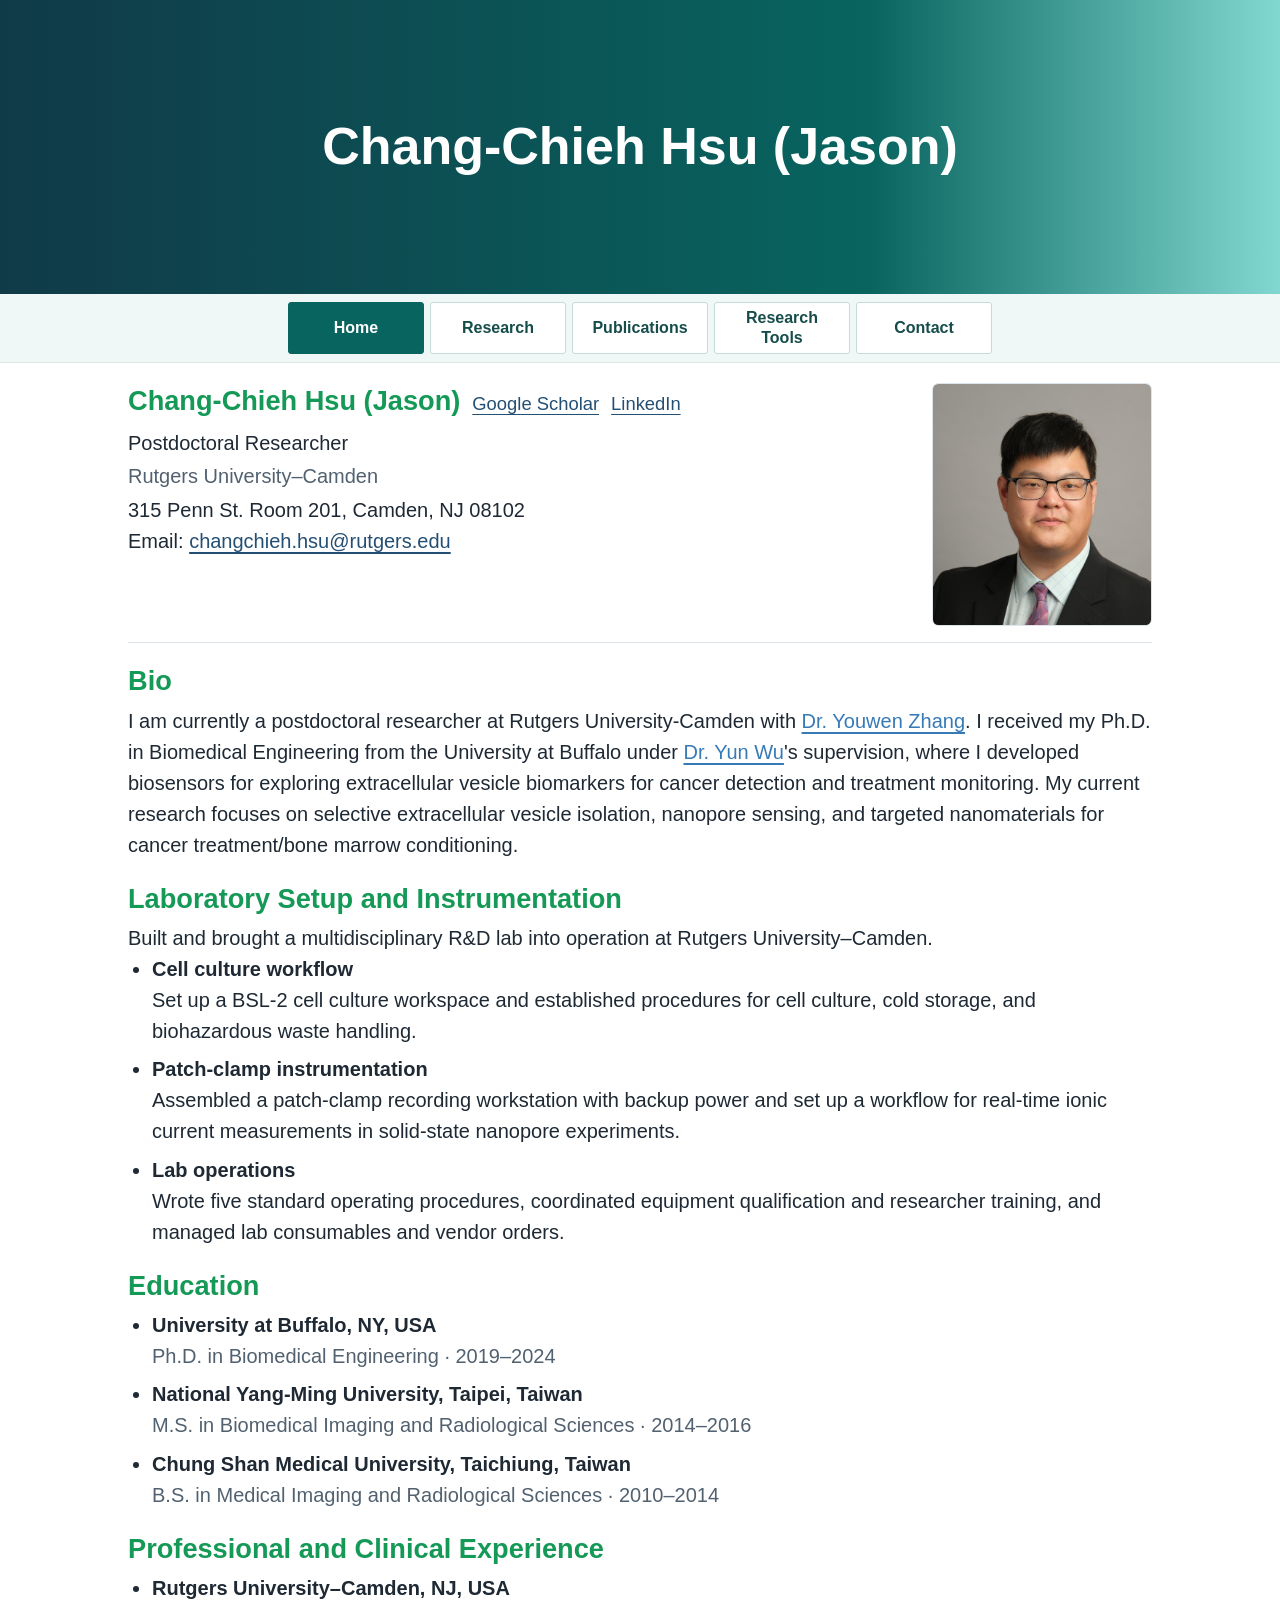
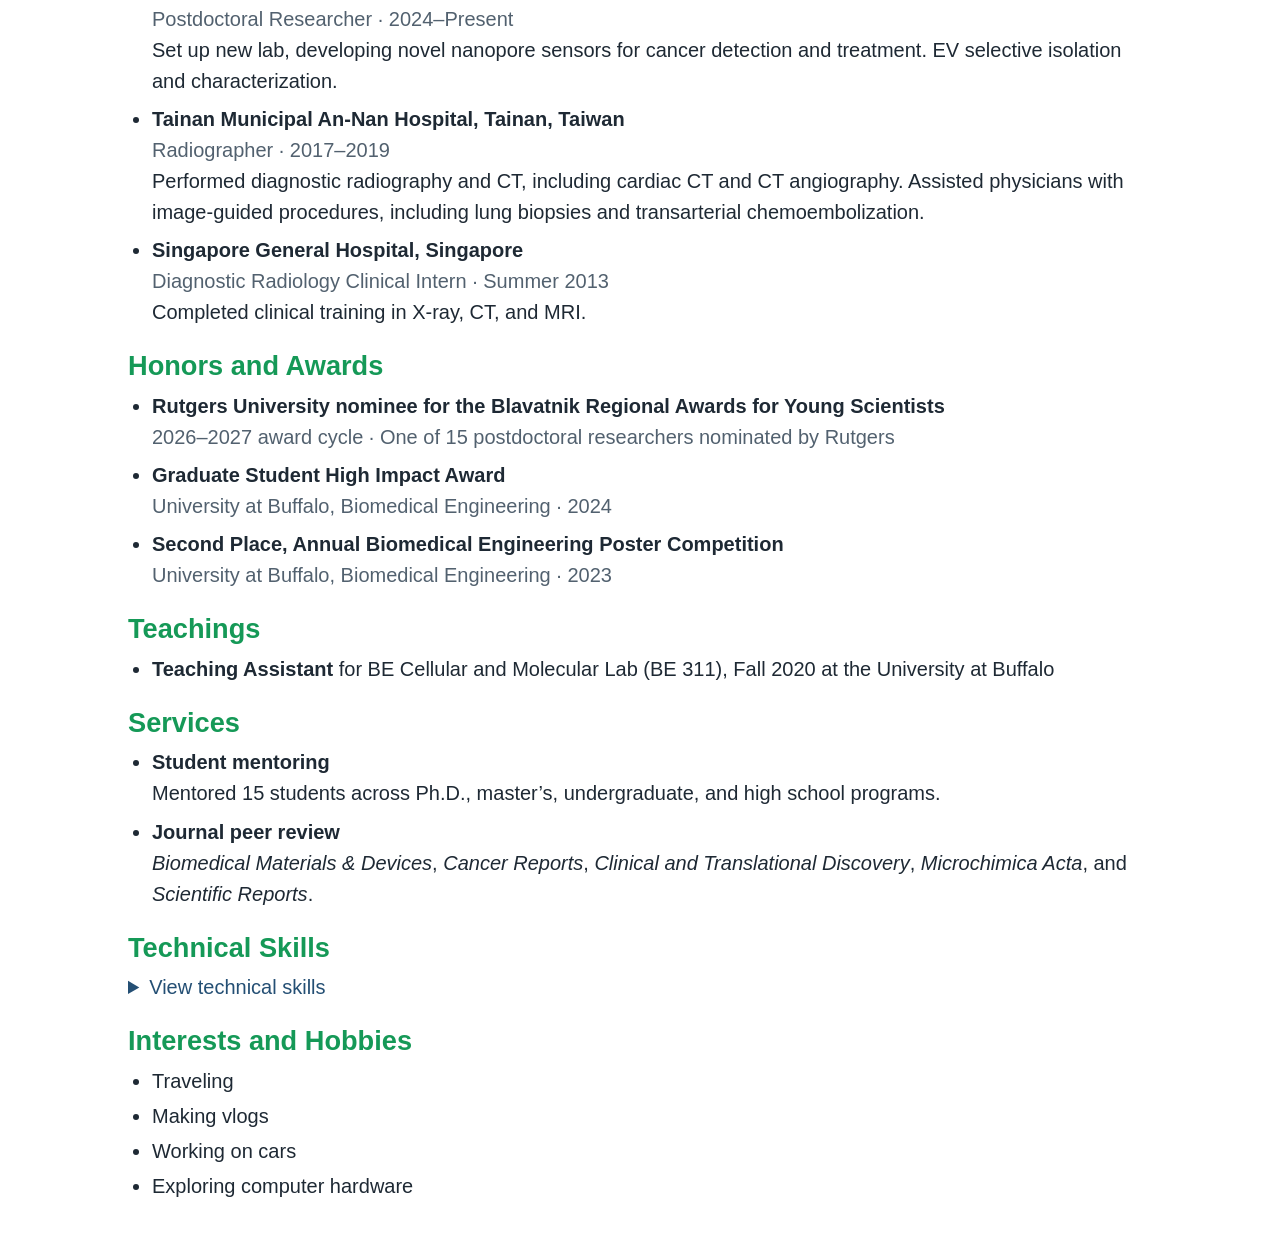
==== commit 5037cb37: "Update index.html" ====
--- a/index.html
+++ b/index.html
@@ -222,7 +222,7 @@
       <h2 id="education">Education</h2>
       <ul class="cv-entries">
         <li><strong>University at Buffalo, NY, USA</strong><span>Ph.D. in Biomedical Engineering · 2019–2024</span></li>
-        <li><strong>National Yang-Ming, Taipei, Taiwan University</strong><span>M.S. in Biomedical Imaging and Radiological Sciences · 2014–2016</span></li>
+        <li><strong>National Yang-Ming University, Taipei, Taiwan</strong><span>M.S. in Biomedical Imaging and Radiological Sciences · 2014–2016</span></li>
         <li><strong>Chung Shan Medical University, Taichiung, Taiwan</strong><span>B.S. in Medical Imaging and Radiological Sciences · 2010–2014</span></li>
       </ul>
     </section>
@@ -233,7 +233,7 @@
       <ul class="cv-entries">
         <li>
           <strong>Rutgers University–Camden, NJ, USA</strong><span>Postdoctoral Researcher · 2024–Present</span>
-          <p>Investigated luminescent chiral nanomaterials for molecular recognition.</p>
+          <p>Set up new lab, developing novel nanopore sensors for cancer detection and treatment. EV selective isolation and characterization.</p>
         </li>
         <li>
           <strong>Tainan Municipal An-Nan Hospital, Tainan, Taiwan</strong><span>Radiographer · 2017–2019</span>
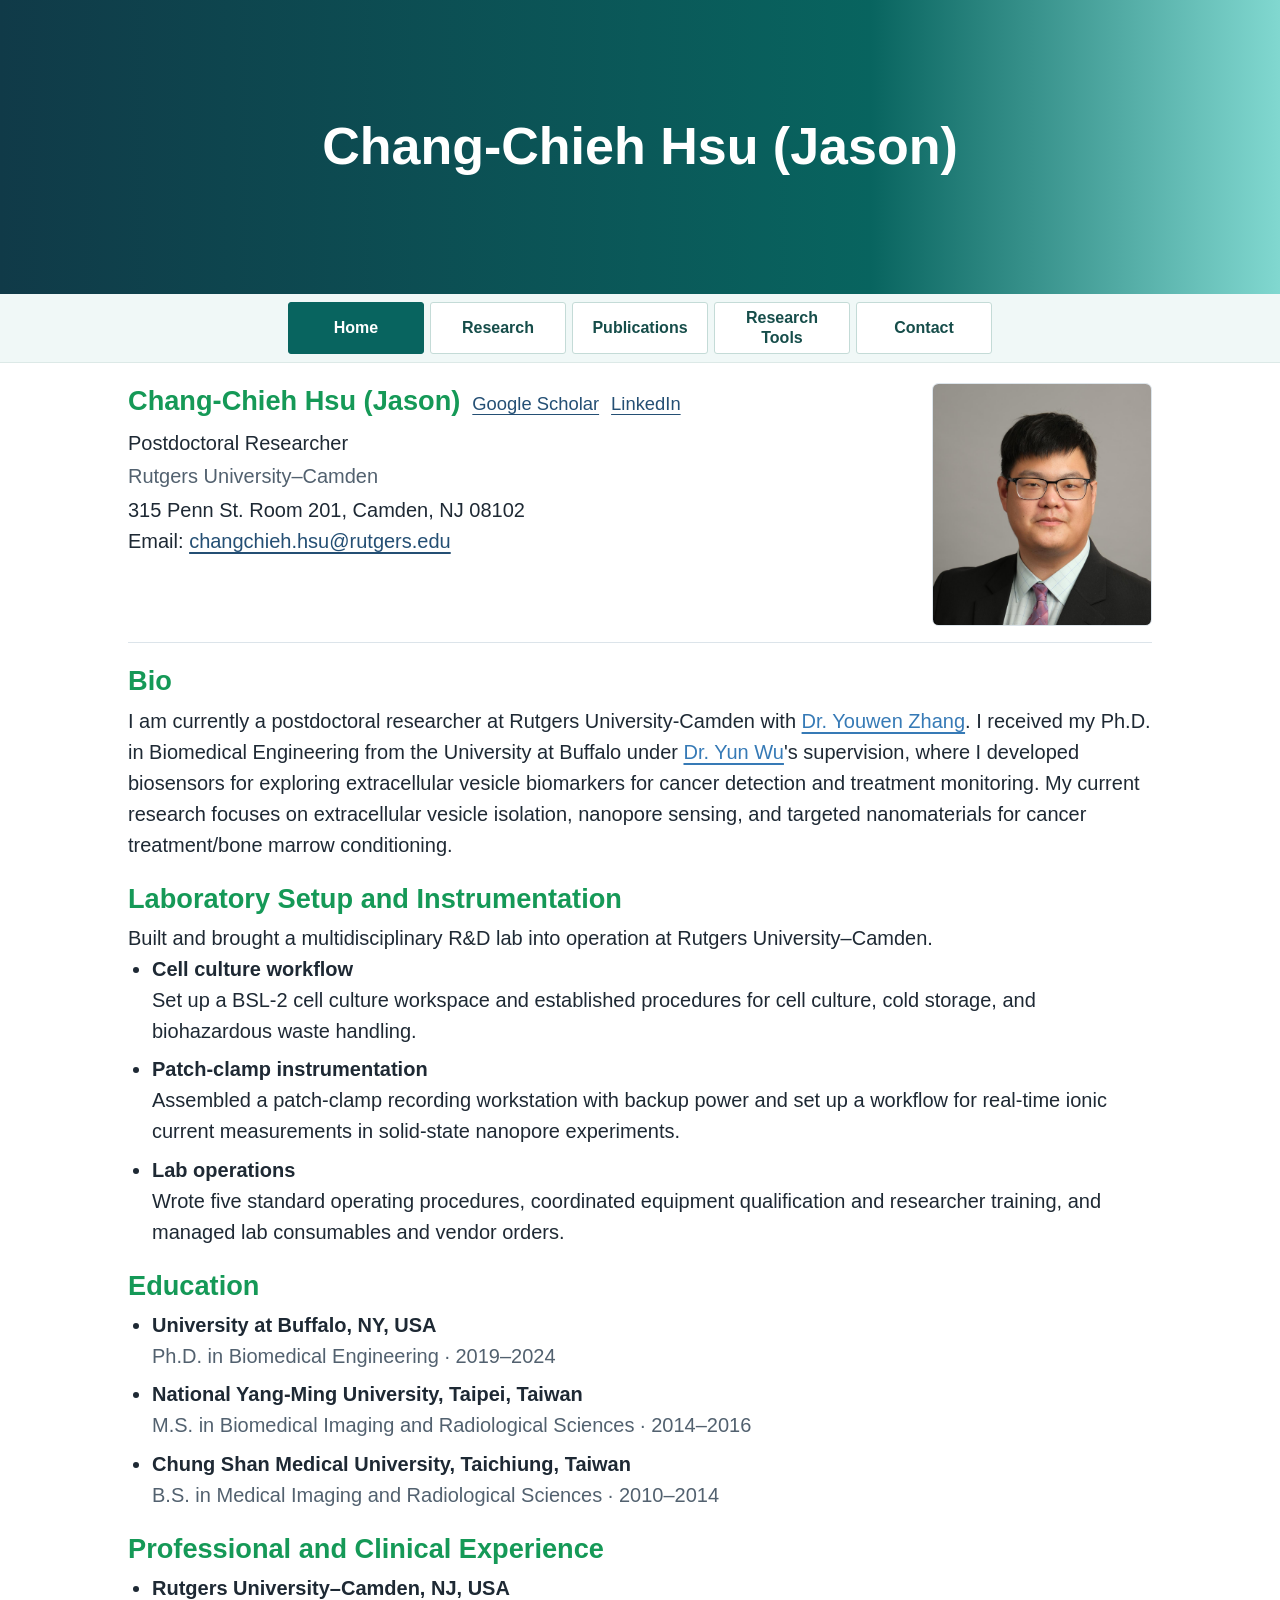
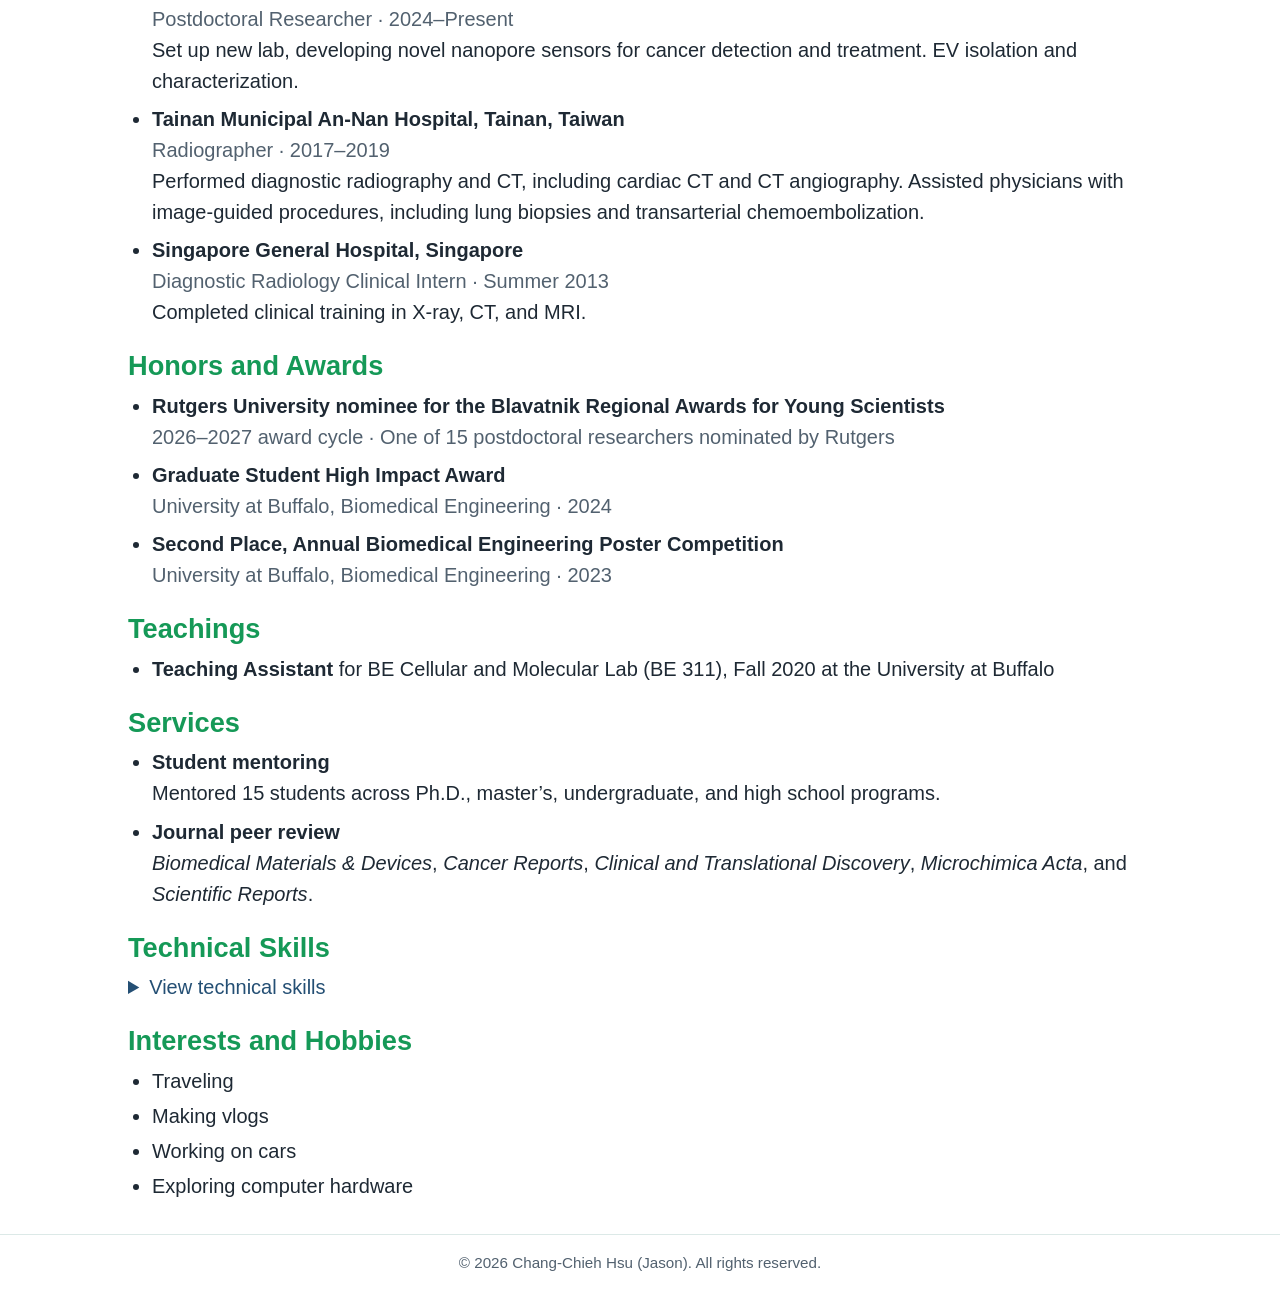
==== commit 9d1fe61f: "Add files via upload" ====
--- a/index.html
+++ b/index.html
@@ -203,7 +203,7 @@
     <section aria-labelledby="bio">
       <h2 id="bio">Bio</h2>
       <!-- 可修改｜自我介紹。直接替換 p 標籤之間的文字。 -->
-      <p>I am currently a postdoctoral researcher at Rutgers University-Camden with <a class="bio-advisor" href="https://sites.rutgers.edu/youwen-zhang/" target="_blank" rel="noopener">Dr. Youwen Zhang</a>. I received my Ph.D. in Biomedical Engineering from the University at Buffalo under <a class="bio-advisor" href="https://www.acsu.buffalo.edu/~ywu32/" target="_blank" rel="noopener">Dr. Yun Wu</a>'s supervision, where I developed biosensors for exploring extracellular vesicle biomarkers for cancer detection and treatment monitoring. My current research focuses on selective extracellular vesicle isolation, nanopore sensing, and targeted nanomaterials for cancer treatment/bone marrow conditioning.</p>
+      <p>I am currently a postdoctoral researcher at Rutgers University-Camden with <a class="bio-advisor" href="https://sites.rutgers.edu/youwen-zhang/" target="_blank" rel="noopener">Dr. Youwen Zhang</a>. I received my Ph.D. in Biomedical Engineering from the University at Buffalo under <a class="bio-advisor" href="https://www.acsu.buffalo.edu/~ywu32/" target="_blank" rel="noopener">Dr. Yun Wu</a>'s supervision, where I developed biosensors for exploring extracellular vesicle biomarkers for cancer detection and treatment monitoring. My current research focuses on extracellular vesicle isolation, nanopore sensing, and targeted nanomaterials for cancer treatment/bone marrow conditioning.</p>
     </section>
 
     <!-- 可修改｜博士後期間的實驗室建置與儀器架設。 -->
@@ -233,7 +233,7 @@
       <ul class="cv-entries">
         <li>
           <strong>Rutgers University–Camden, NJ, USA</strong><span>Postdoctoral Researcher · 2024–Present</span>
-          <p>Set up new lab, developing novel nanopore sensors for cancer detection and treatment. EV selective isolation and characterization.</p>
+          <p>Set up new lab, developing novel nanopore sensors for cancer detection and treatment. EV isolation and characterization.</p>
         </li>
         <li>
           <strong>Tainan Municipal An-Nan Hospital, Tainan, Taiwan</strong><span>Radiographer · 2017–2019</span>
@@ -299,6 +299,9 @@
       </ul>
     </section>
   </main>
+  <footer class="site-footer">
+    <p>&copy; 2026 Chang-Chieh Hsu (Jason). All rights reserved.</p>
+  </footer>
   <script>
     // 可修改｜停用全站右鍵選單。移除此段 script 可恢復預設功能。
     document.addEventListener('contextmenu', (event) => {
--- a/site-header.css
+++ b/site-header.css
@@ -65,3 +65,14 @@
     grid-template-columns: repeat(2, minmax(0, var(--nav-button-width)));
   }
 }
+
+/* 共用頁尾 */
+.site-footer {
+  padding: 1rem 0.75rem;
+  border-top: 1px solid #dce9e7;
+  color: #52616f;
+  text-align: center;
+  font-size: 0.95rem;
+}
+
+.site-footer p { margin: 0; }
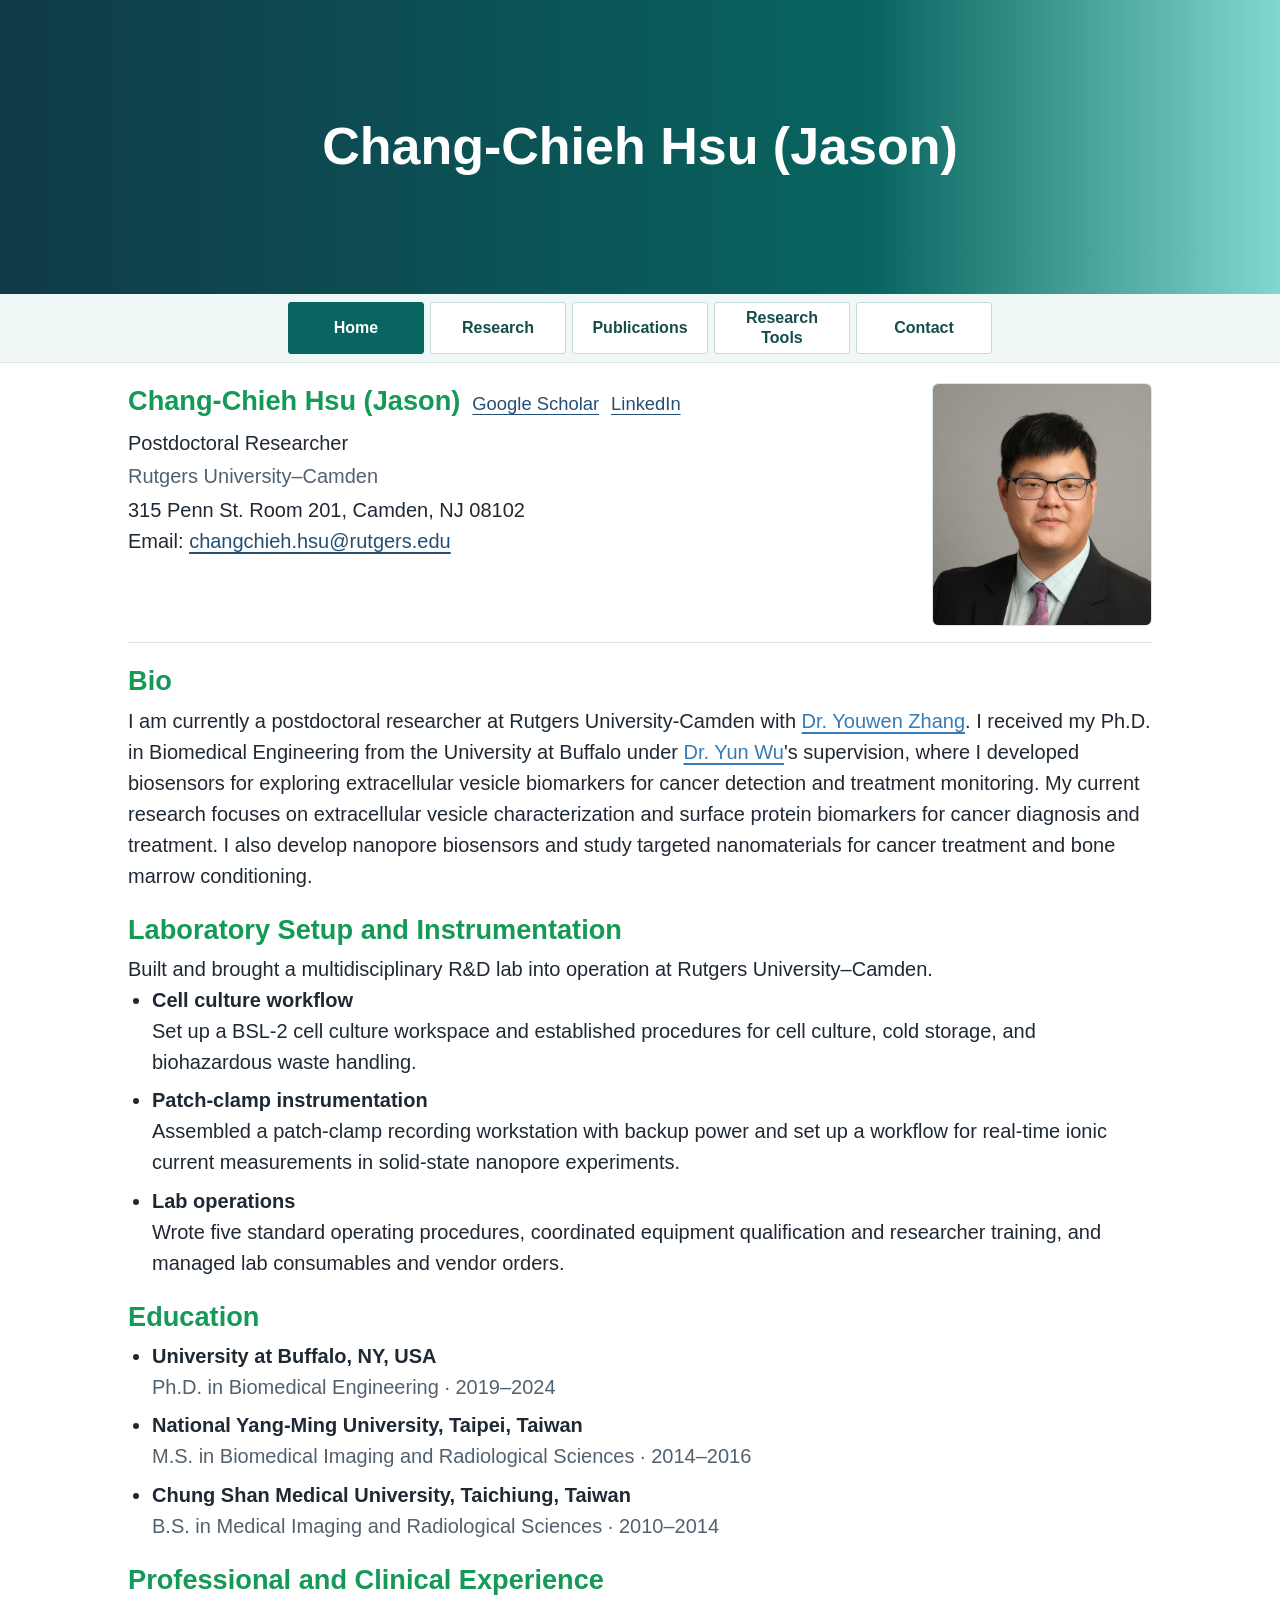
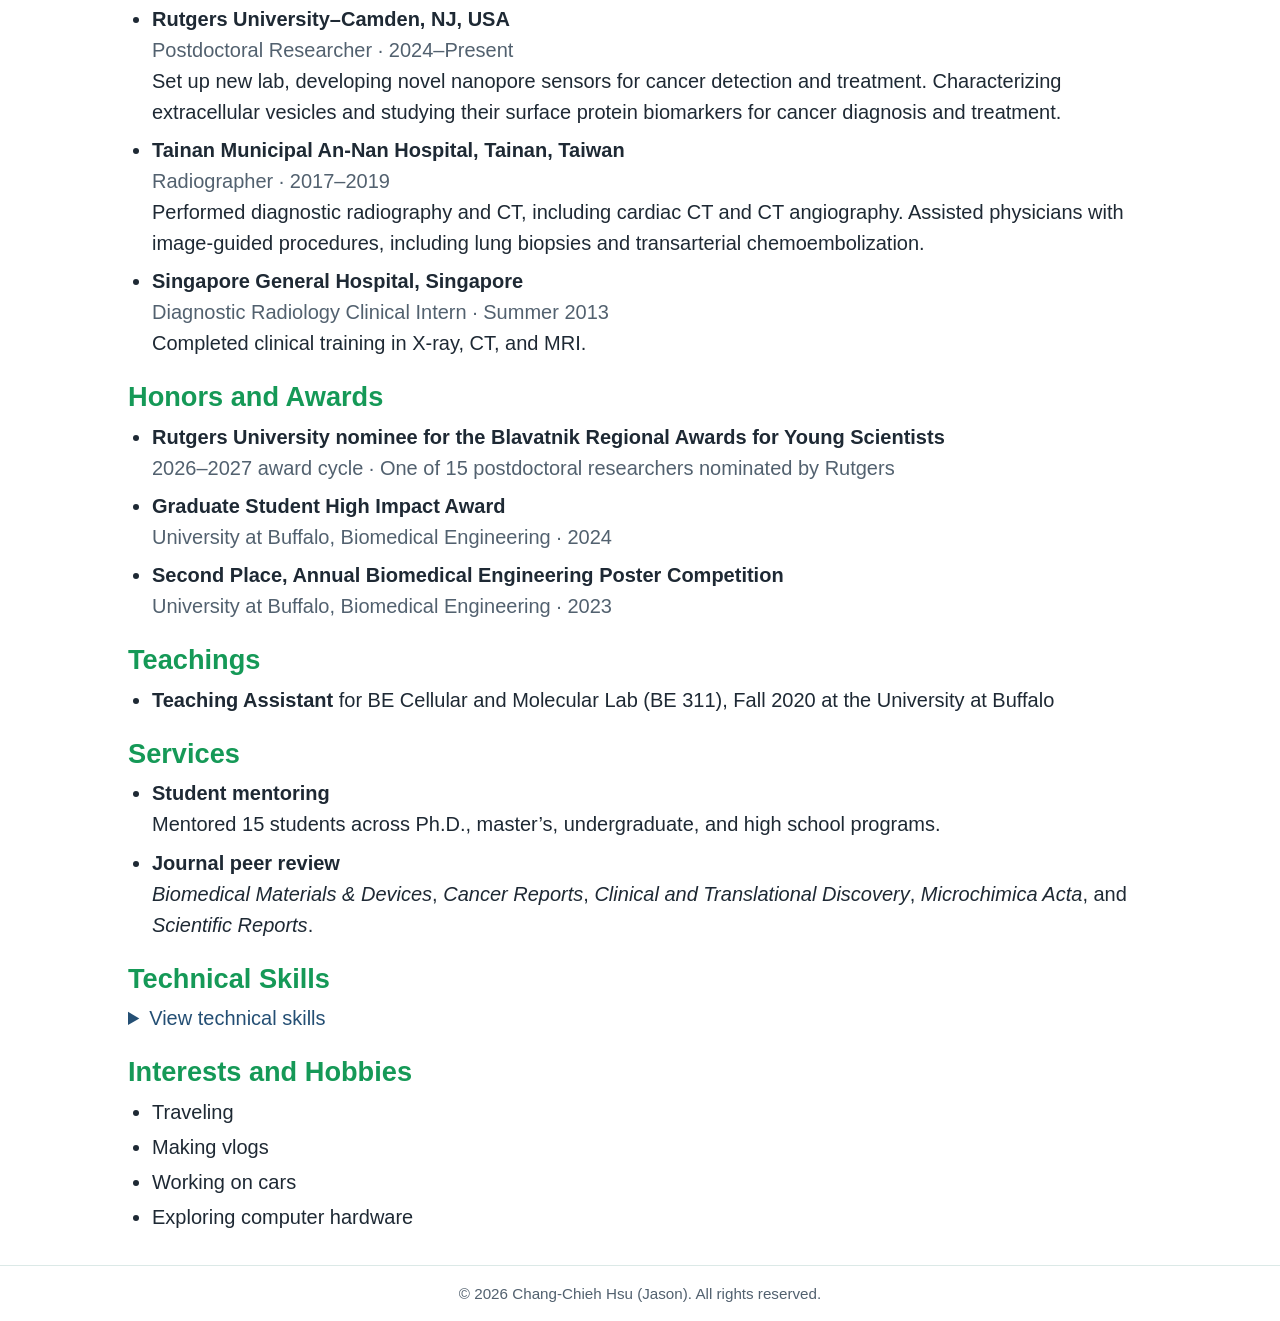
==== commit 48724e74: "Add files via upload" ====
--- a/index.html
+++ b/index.html
@@ -203,7 +203,7 @@
     <section aria-labelledby="bio">
       <h2 id="bio">Bio</h2>
       <!-- 可修改｜自我介紹。直接替換 p 標籤之間的文字。 -->
-      <p>I am currently a postdoctoral researcher at Rutgers University-Camden with <a class="bio-advisor" href="https://sites.rutgers.edu/youwen-zhang/" target="_blank" rel="noopener">Dr. Youwen Zhang</a>. I received my Ph.D. in Biomedical Engineering from the University at Buffalo under <a class="bio-advisor" href="https://www.acsu.buffalo.edu/~ywu32/" target="_blank" rel="noopener">Dr. Yun Wu</a>'s supervision, where I developed biosensors for exploring extracellular vesicle biomarkers for cancer detection and treatment monitoring. My current research focuses on extracellular vesicle isolation, nanopore sensing, and targeted nanomaterials for cancer treatment/bone marrow conditioning.</p>
+      <p>I am currently a postdoctoral researcher at Rutgers University-Camden with <a class="bio-advisor" href="https://sites.rutgers.edu/youwen-zhang/" target="_blank" rel="noopener">Dr. Youwen Zhang</a>. I received my Ph.D. in Biomedical Engineering from the University at Buffalo under <a class="bio-advisor" href="https://www.acsu.buffalo.edu/~ywu32/" target="_blank" rel="noopener">Dr. Yun Wu</a>'s supervision, where I developed biosensors for exploring extracellular vesicle biomarkers for cancer detection and treatment monitoring. My current research focuses on extracellular vesicle characterization and surface protein biomarkers for cancer diagnosis and treatment. I also develop nanopore biosensors and study targeted nanomaterials for cancer treatment and bone marrow conditioning.</p>
     </section>
 
     <!-- 可修改｜博士後期間的實驗室建置與儀器架設。 -->
@@ -233,7 +233,7 @@
       <ul class="cv-entries">
         <li>
           <strong>Rutgers University–Camden, NJ, USA</strong><span>Postdoctoral Researcher · 2024–Present</span>
-          <p>Set up new lab, developing novel nanopore sensors for cancer detection and treatment. EV isolation and characterization.</p>
+          <p>Set up new lab, developing novel nanopore sensors for cancer detection and treatment. Characterizing extracellular vesicles and studying their surface protein biomarkers for cancer diagnosis and treatment.</p>
         </li>
         <li>
           <strong>Tainan Municipal An-Nan Hospital, Tainan, Taiwan</strong><span>Radiographer · 2017–2019</span>
@@ -279,8 +279,8 @@
       <details>
         <summary>View technical skills</summary>
         <ul class="cv-entries">
-          <li><strong>Cell and molecular assays</strong><p>2D and 3D cell culture, MTT, CCK-8, Western blot, ELISA, qRT-PCR, immunohistochemistry, and miRNA and DNA isolation.</p></li>
-          <li><strong>Extracellular vesicle analysis and biosensing</strong><p>Size-exclusion chromatography, immunomagnetic separation, nanoparticle tracking analysis (NTA), surface plasmon resonance (SPR), solid-state nanopores, and patch-clamp electrochemistry.</p></li>
+          <li><strong>Cell and molecular assays</strong><p>2D and 3D cell culture, MTT, CCK-8, Western blot, ELISA, qRT-PCR, immunohistochemistry, and miRNA and DNA sample preparation.</p></li>
+          <li><strong>Extracellular vesicle characterization and biosensing</strong><p>Nanoparticle tracking analysis (NTA), surface plasmon resonance (SPR), solid-state nanopores, and patch-clamp electrochemistry.</p></li>
           <li><strong>Nanomaterials synthesis and characterization</strong><p>Hydrothermal synthesis, core–shell and mesoporous silica synthesis, bioconjugation, X-ray diffraction, dynamic light scattering, TEM, photoluminescence and UV–vis spectroscopy, confocal and TIRF microscopy, and electron-beam gold deposition.</p></li>
           <li><strong>Data analysis and design</strong><p>SPSS, GraphPad Prism, Excel, and Autodesk Fusion 360 for 3D CAD.</p></li>
           <li><strong>Medical imaging</strong><p>Diagnostic radiography, portable X-ray, CT, and PET/CT.</p></li>
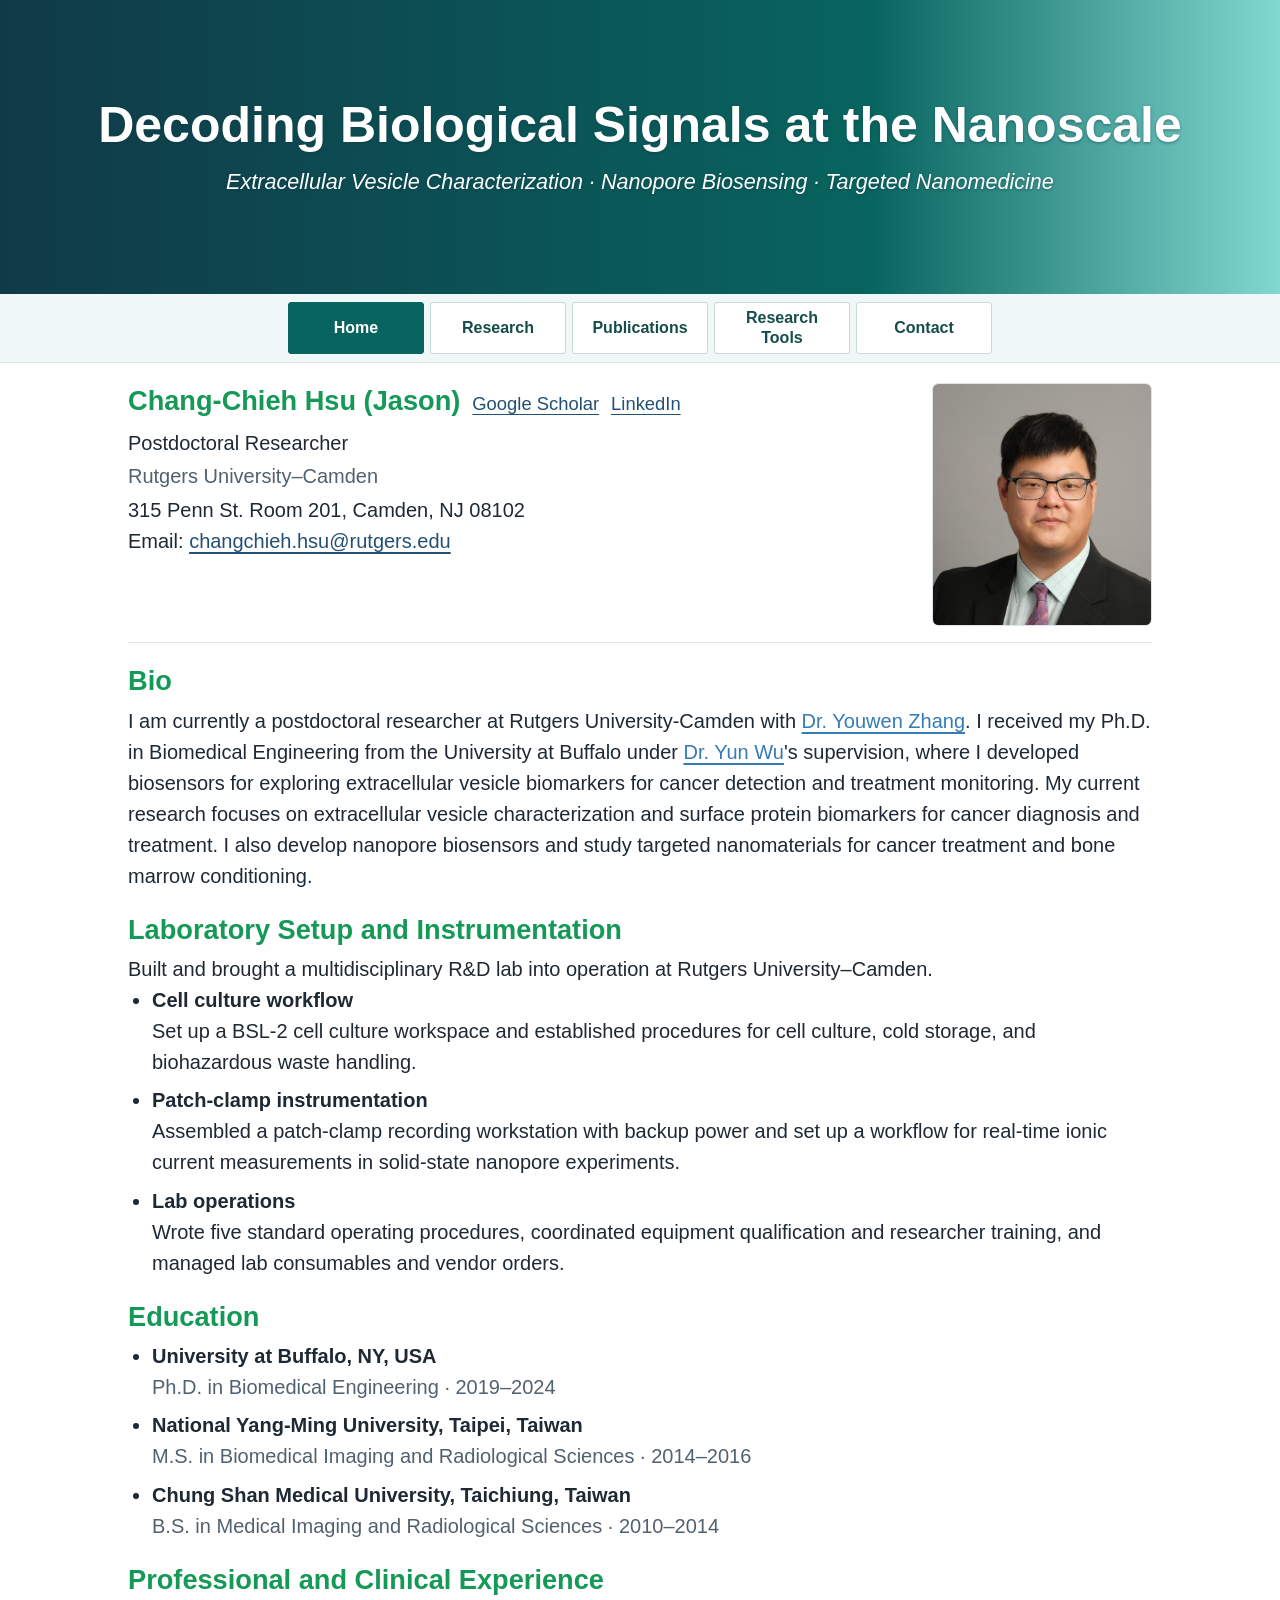
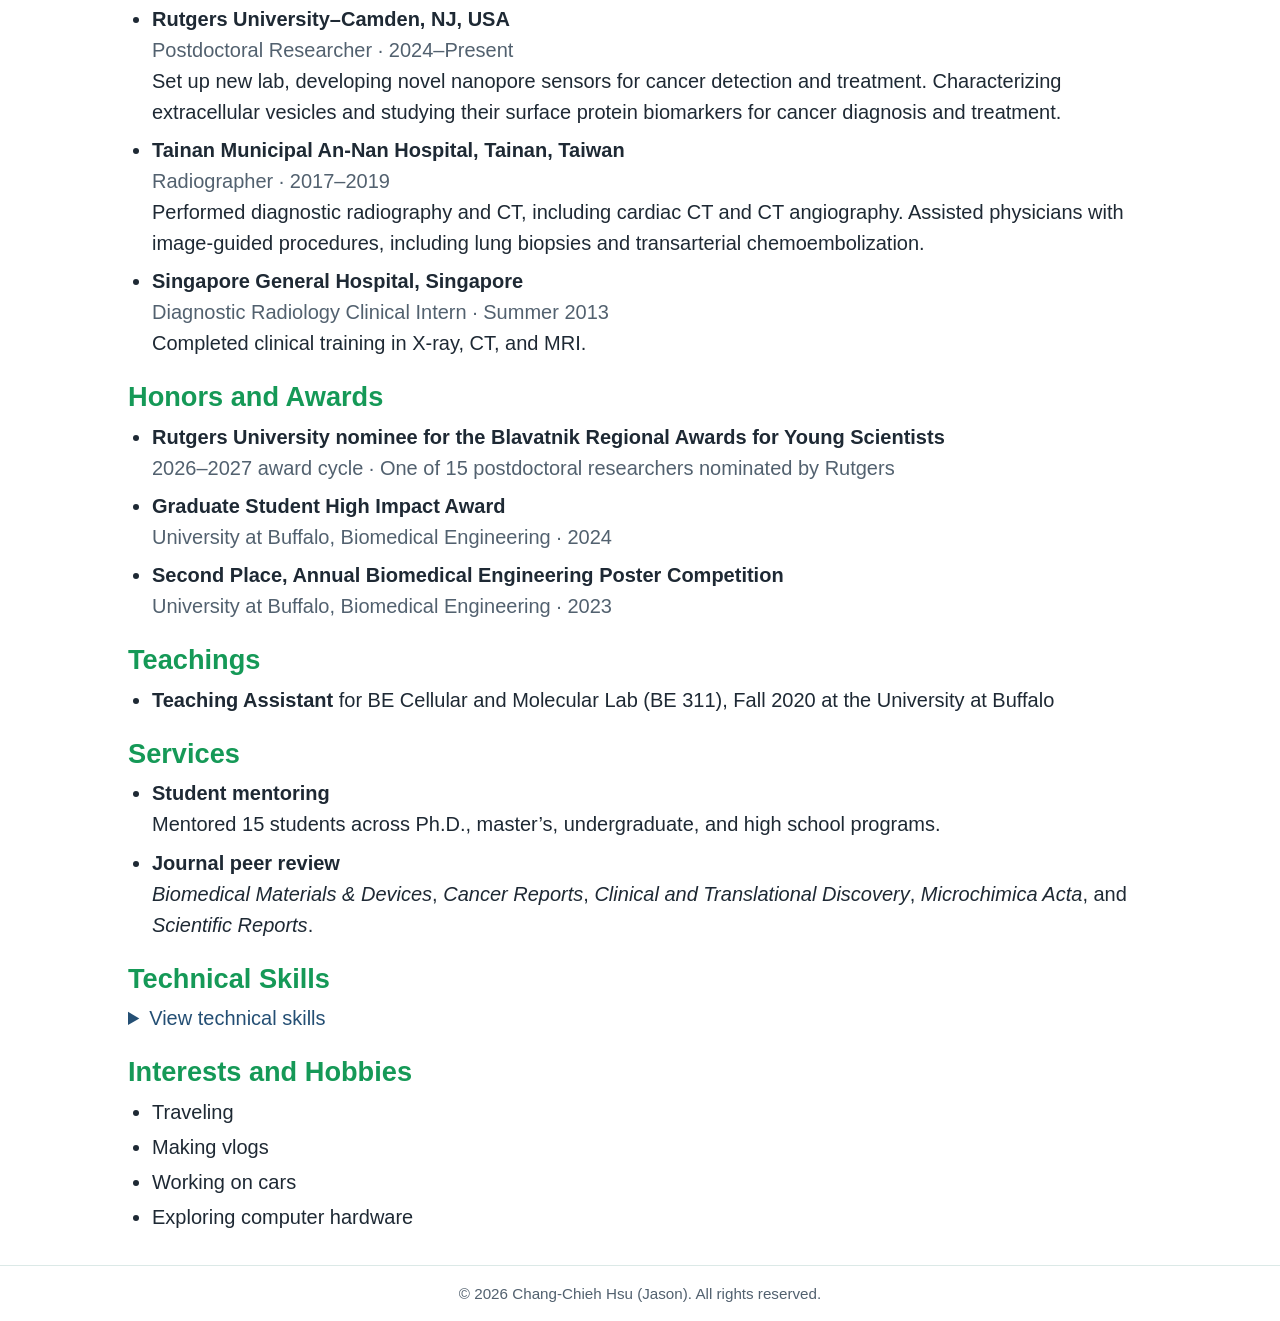
==== commit 3a271541: "Add files via upload" ====
--- a/index.html
+++ b/index.html
@@ -5,7 +5,7 @@
   <meta name="viewport" content="width=device-width, initial-scale=1">
 
   <!-- 可修改｜瀏覽器分頁標題與搜尋結果摘要 -->
-  <title>Chang-Chieh Hsu (Jason)</title>
+  <title>Decoding Biological Signals at the Nanoscale | Chang-Chieh Hsu (Jason)</title>
   <meta name="description" content="Chang-Chieh Hsu, postdoctoral researcher at Rutgers University–Camden. Research in extracellular vesicles, nanopore sensing, and targeted nanomedicine.">
 
   <style>
@@ -47,6 +47,25 @@
       font-size: 1.7rem;
       font-weight: 700;
       line-height: 1.3;
+    }
+
+    .home-banner-copy {
+      min-width: 0;
+      max-width: 68rem;
+      text-shadow: 0 1px 3px rgba(16, 58, 72, 0.55);
+    }
+
+    .site-banner .home-banner-copy h1 {
+      font-size: clamp(1.65rem, 4.1vw, 3.125rem);
+      text-wrap: balance;
+    }
+
+    .home-banner-subtitle {
+      margin: 0.75rem auto 0;
+      color: #fff;
+      font-size: clamp(1rem, 2vw, 1.35rem);
+      line-height: 1.4;
+      text-wrap: balance;
     }
 
     .bio-advisor { color: var(--bio-link); }
@@ -165,8 +184,11 @@
 
 <body>
   <header class="site-banner">
-    <!-- 可修改｜頁首橫幅中央顯示的姓名 -->
-    <h1>Chang-Chieh Hsu (Jason)</h1>
+    <!-- 可修改｜首頁橫幅的標題和研究方向副標題 -->
+    <div class="home-banner-copy">
+      <h1>Decoding Biological Signals at the Nanoscale</h1>
+      <p class="home-banner-subtitle"><em>Extracellular Vesicle Characterization · Nanopore Biosensing · Targeted Nanomedicine</em></p>
+    </div>
   </header>
   <nav class="site-nav" aria-label="Main navigation">
     <a href="./index.html" aria-current="page">Home</a>
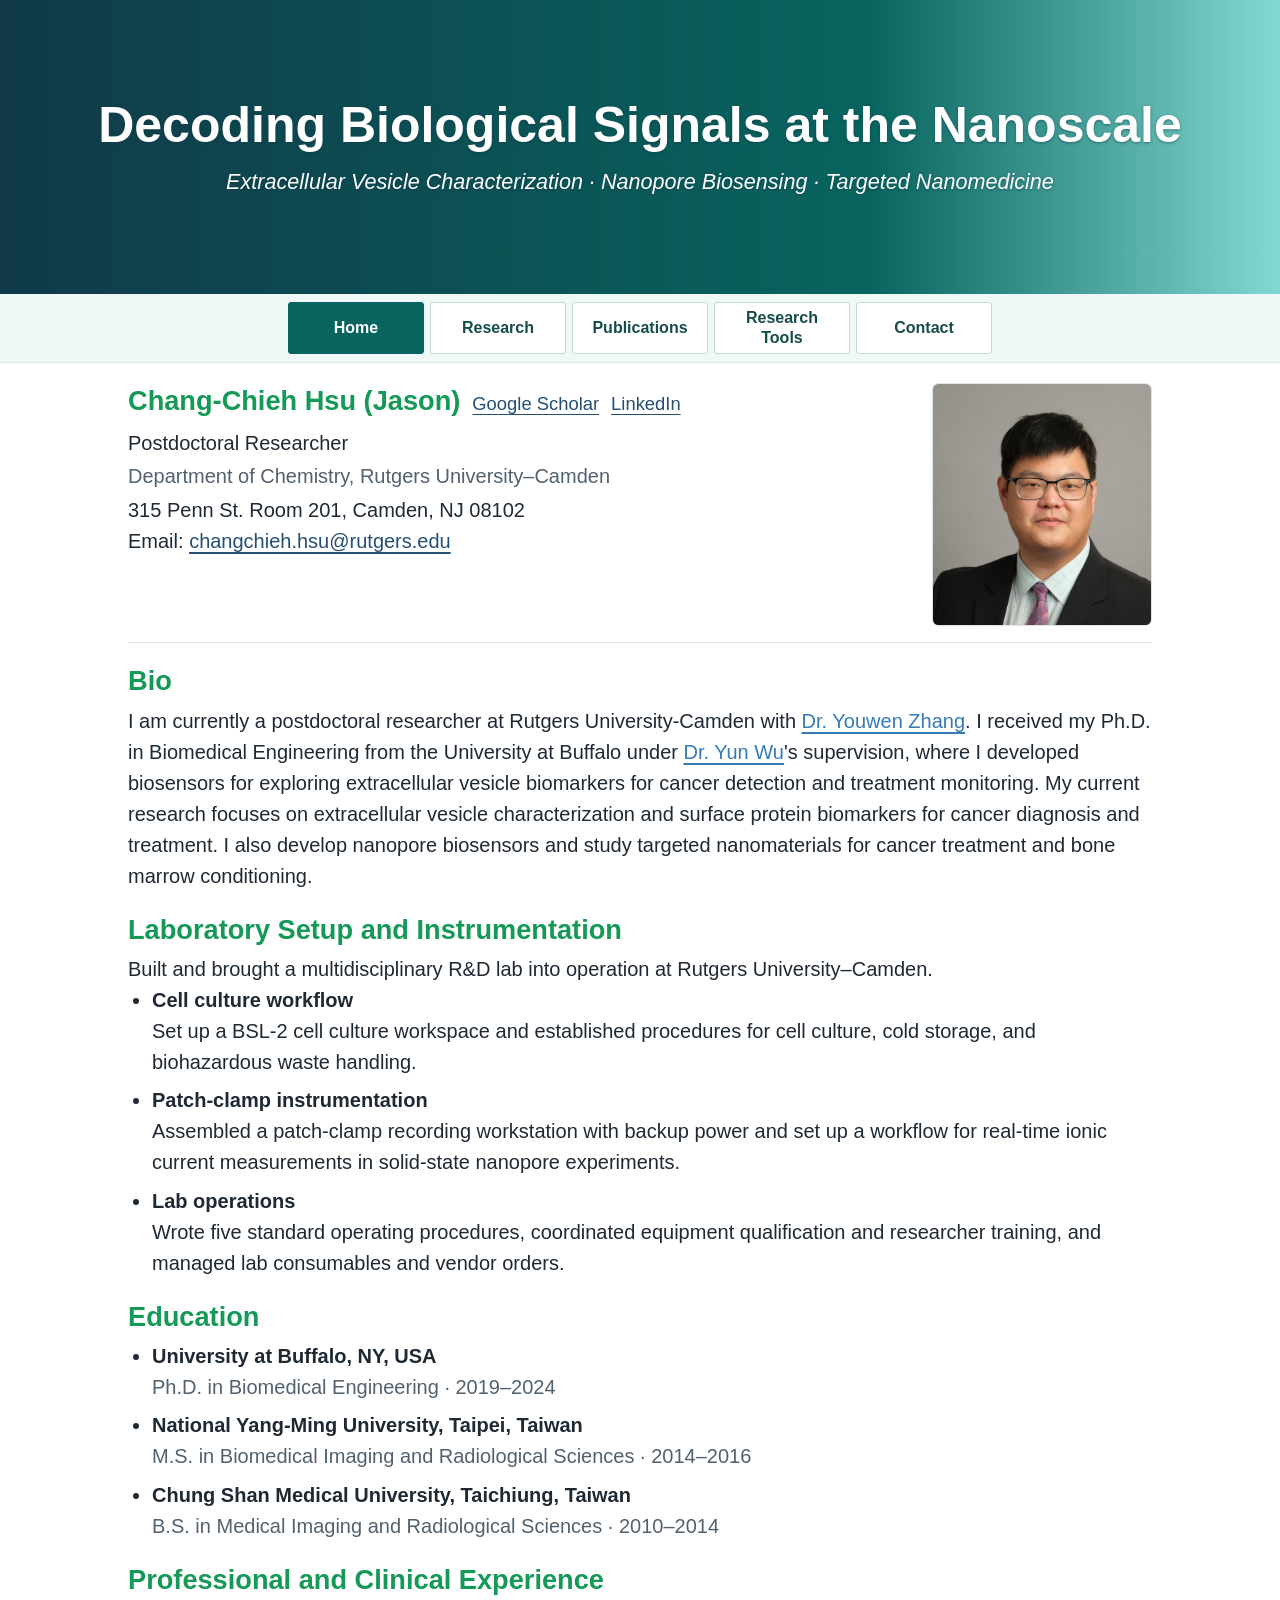
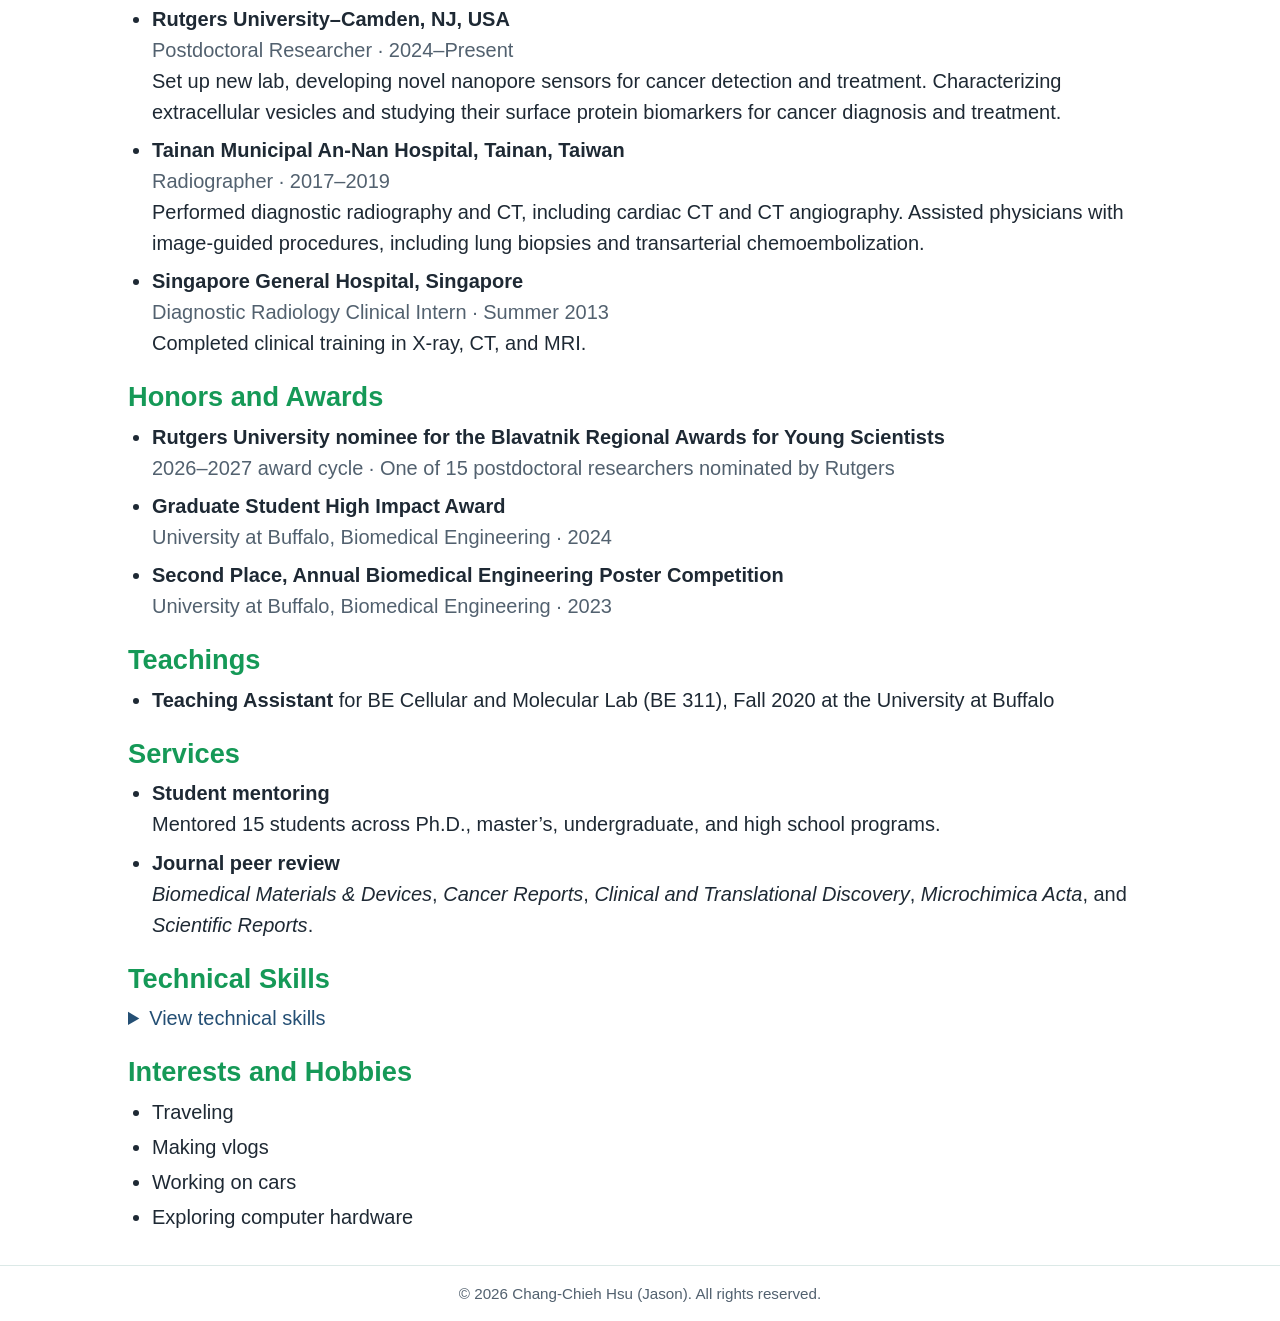
==== commit 99625eab: "Update index.html" ====
--- a/index.html
+++ b/index.html
@@ -211,7 +211,7 @@
           </p>
         </div>
         <p class="position">Postdoctoral Researcher</p>
-        <p class="affiliation">Rutgers University–Camden</p>
+        <p class="affiliation">Department of Chemistry, Rutgers University–Camden</p>
         <address class="profile-contact">
           315 Penn St. Room 201, Camden, NJ 08102<br>
           Email: <a href="mailto:changchieh.hsu@rutgers.edu">changchieh.hsu@rutgers.edu</a>
